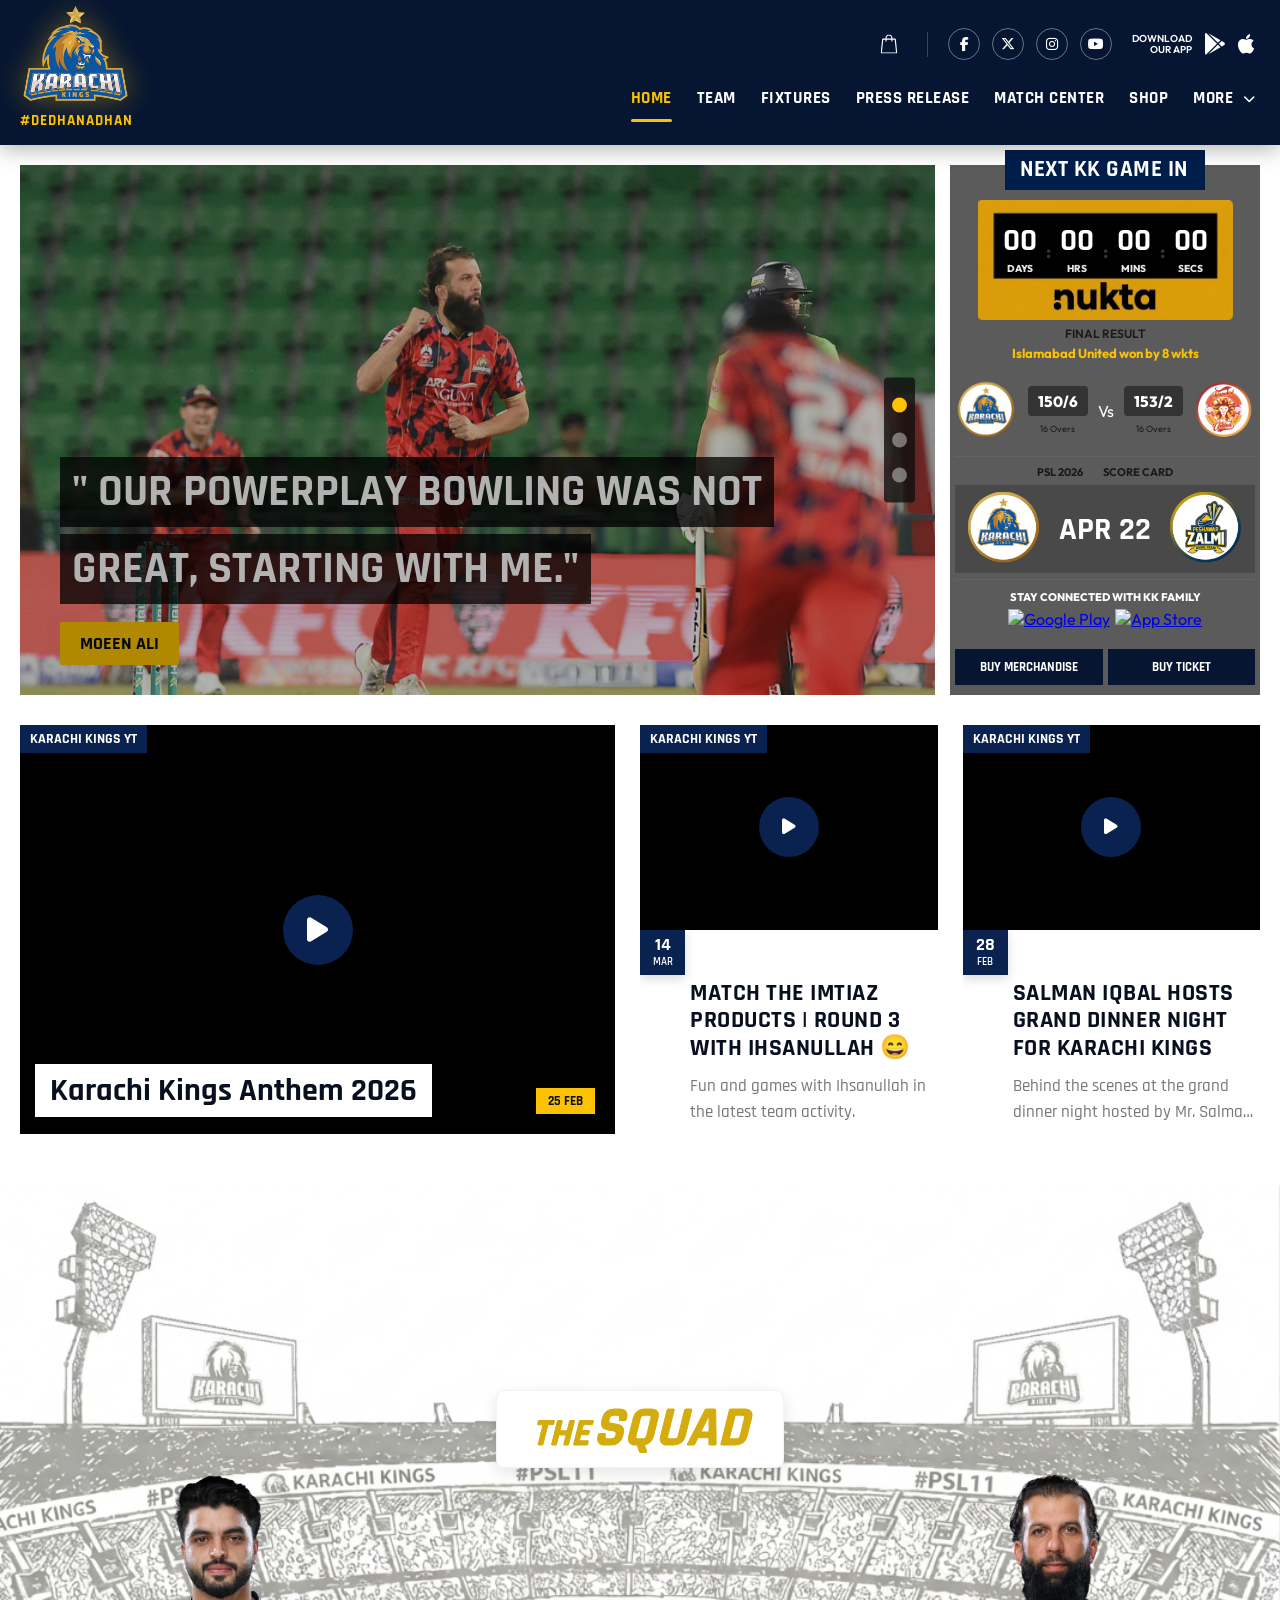
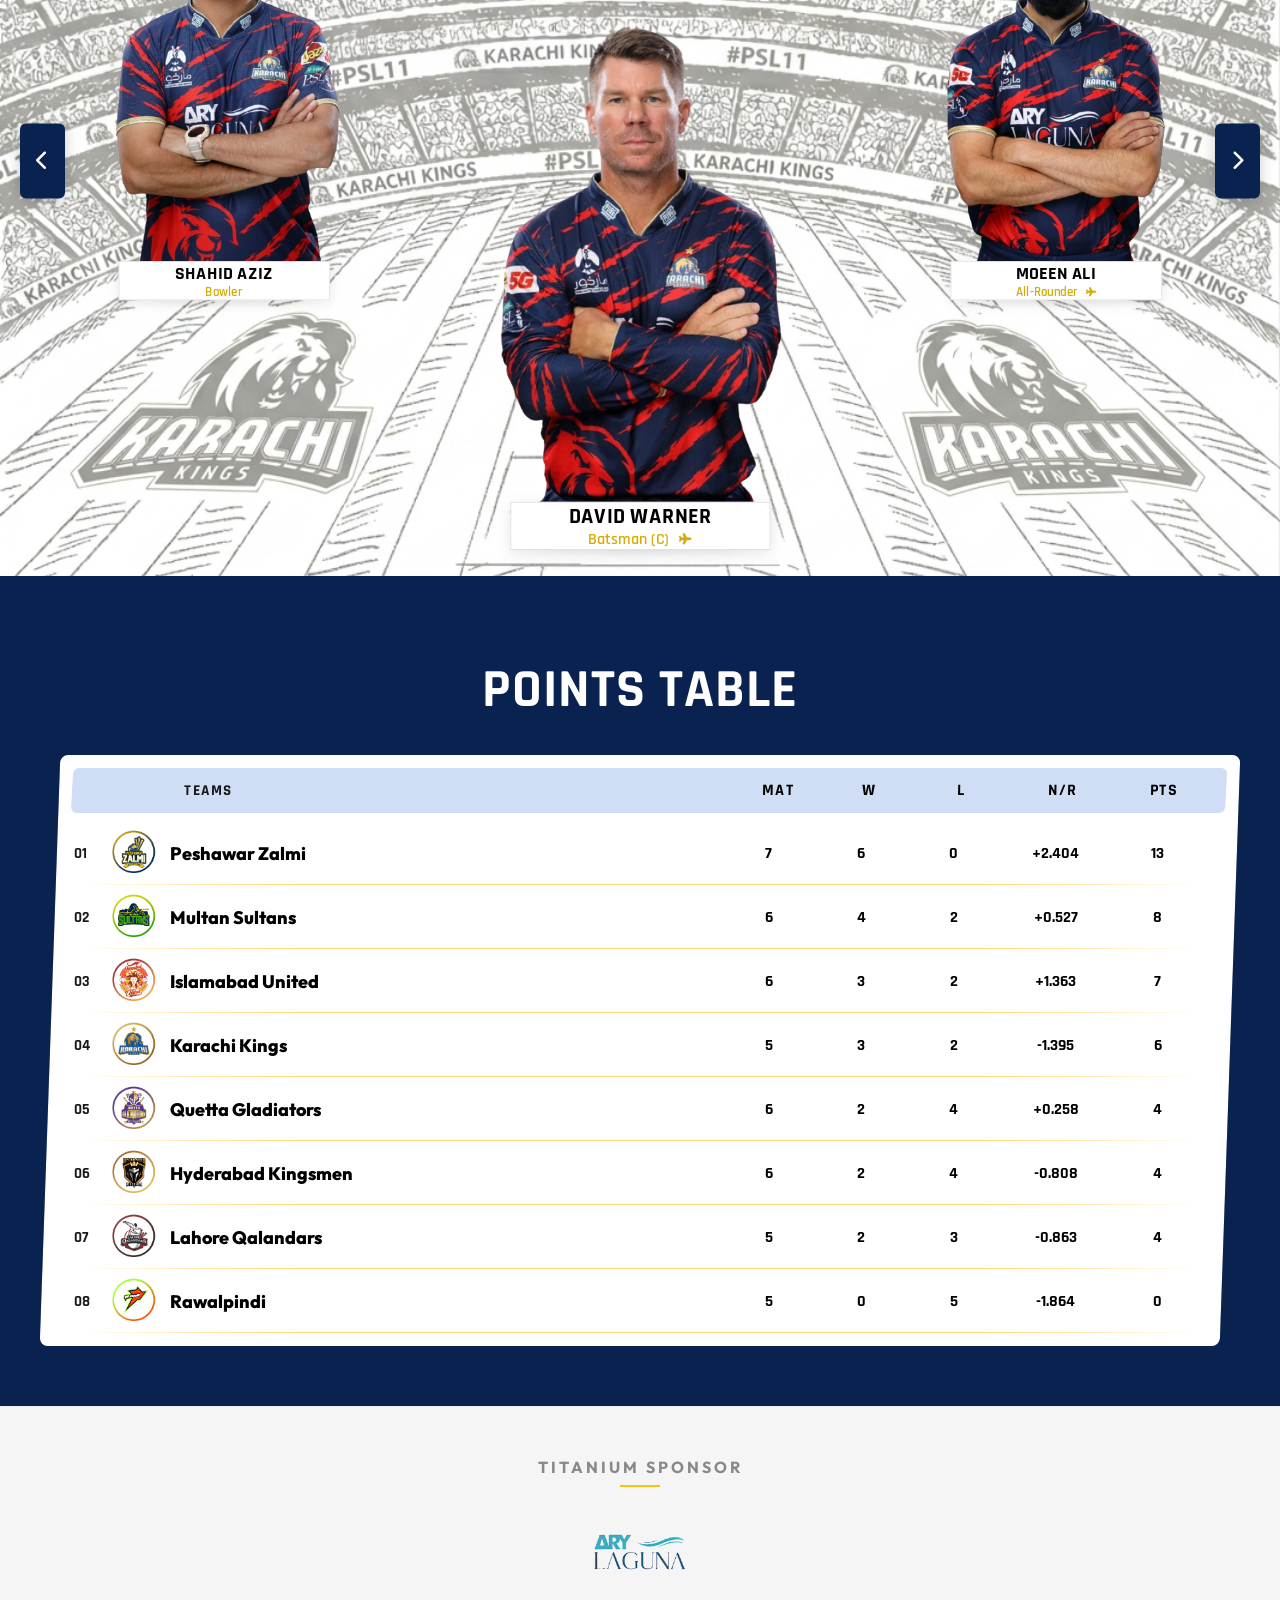
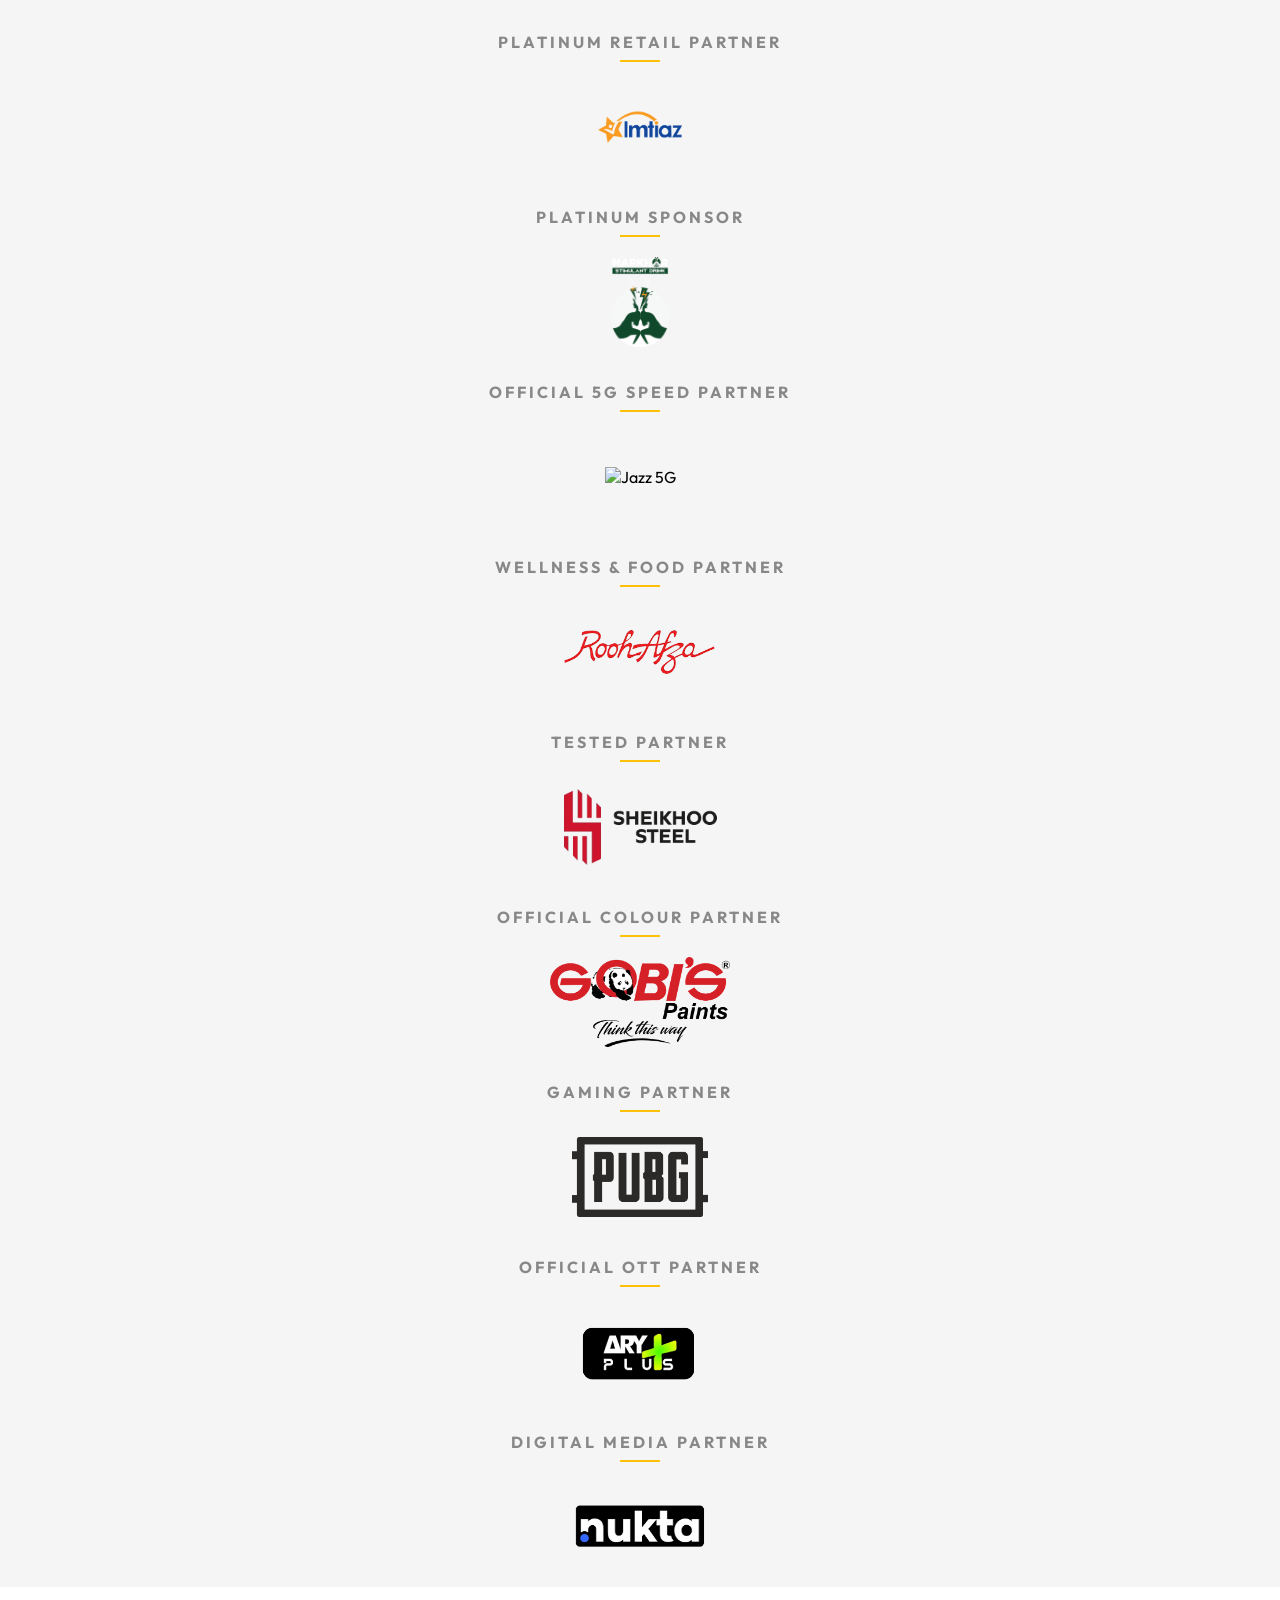
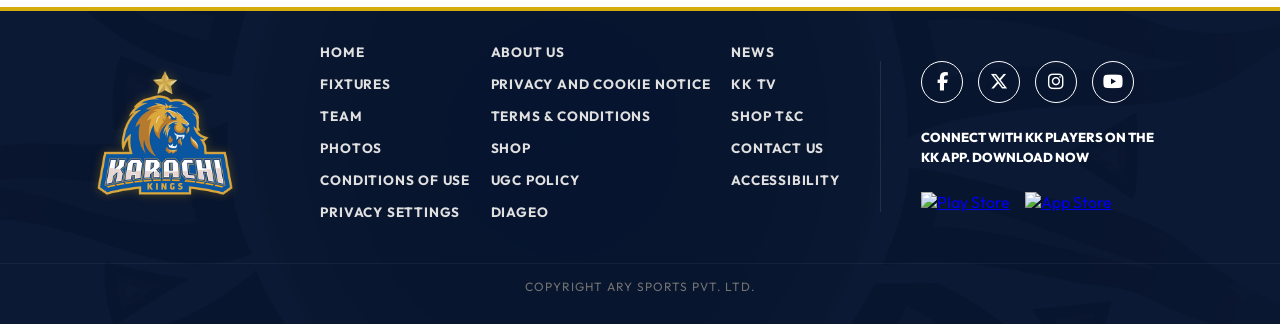
==== index.html @ a404fd20 "updated" ====
<!DOCTYPE html>
<html lang="en">

<head>
    <meta charset="UTF-8">
    <meta name="viewport" content="width=device-width, initial-scale=1.0">
    <title>Karachi Kings | De Dhana Dhan</title>
    <!-- Google Fonts -->
    <link rel="preconnect" href="https://fonts.googleapis.com">
    <link rel="preconnect" href="https://fonts.gstatic.com" crossorigin>
    <link
        href="https://fonts.googleapis.com/css2?family=Outfit:wght@300;400;600;800&family=Rajdhani:wght@500;600;700&display=swap"
        rel="stylesheet">
    <!-- Font Awesome -->
    <link rel="stylesheet" href="https://cdnjs.cloudflare.com/ajax/libs/font-awesome/6.5.1/css/all.min.css">
    <!-- Custom CSS -->
    <link rel="stylesheet" href="assets/css/style.css">
</head>

<body>

    <header class="kk-header">
        <div class="container unified-header">
            <!-- Left Side: Large Team Logo Stack -->
            <div class="brand-section">
                <div class="logo-container">
                    <a href="index.html">
                        <img src="assets/img/teams/Teams-Logo/karachi-kings.png" alt="Karachi Kings Logo"
                            class="team-logo">
                    </a>
                </div>
                <span class="hashtag">#DEDHANADHAN</span>
            </div>

            <!-- Right Side: Utility Icons Top, Nav Links Bottom -->
            <div class="navigation-section">
                <!-- Top Utility Bar -->
                <div class="utility-bar flex-container">
                    <div class="cart-icon">
                        <a href="shop.html"><img src="assets/img/icons/bag.svg" alt="Bag" class="svg-icon"></a>
                    </div>
                    <div class="divider"></div>
                    <div class="social-icons flex-container">
                        <a href="https://www.facebook.com/KarachiKingsARY" target="_blank"><i class="fa-brands fa-facebook-f"></i></a>
                        <a href="https://twitter.com/KarachiKingsARY" target="_blank"><i class="fa-brands fa-x-twitter"></i></a>
                        <a href="https://www.instagram.com/karachikingsary/" target="_blank"><i class="fa-brands fa-instagram"></i></a>
                        <a href="https://www.youtube.com/@KarachiKingsary" target="_blank"><i class="fa-brands fa-youtube"></i></a>
                    </div>
                    <div class="app-downloads flex-container">
                        <span class="download-text">Download<br>Our App</span>
                        <a href="#"><i class="fa-brands fa-google-play"></i></a>
                        <a href="#"><i class="fa-brands fa-apple"></i></a>
                    </div>
                </div>

                <!-- Bottom Main Navigation Links -->
                <nav class="main-nav">
                    <ul class="nav-links flex-container">
                        <li><a href="index.html" class="active">HOME</a></li>
                        <li><a href="team.html">TEAM</a></li>
                        <li><a href="fixture.html">FIXTURES</a></li>
                        <li><a href="#">PRESS RELEASE</a></li>
                        <li><a href="#">MATCH CENTER</a></li>
                        <li><a href="shop.html">SHOP</a></li>
                        <li class="dropdown">
                            <a href="#">MORE <i class="fa-solid fa-chevron-down"></i></a>
                        </li>
                    </ul>
                </nav>
            </div>

            <!-- Mobile Menu Toggle -->
            <button class="menu-toggle" id="menu-toggle">
                <i class="fa-solid fa-bars"></i>
            </button>
        </div>
    </header>

    <main>
        <!-- Hero & Match Center Section -->
        <section class="hero-section">
            <div class="container hero-grid">

                <!-- Main Featured Slider -->
                <div class="featured-article hero-slider">
                    <div class="slider-wrapper">
                        <!-- Slide 1: Moeen Ali -->
                        <div class="slide active">
                            <div class="article-image-wrapper">
                                <img src="assets/img/homepage/slider/1.jpg" alt="Moeen Ali" class="featured-img">
                                <div class="article-overlay">
                                    <h2 class="article-title"><span>" Our powerplay bowling was not great, starting with
                                            me."</span>
                                    </h2>
                                    <span class="article-date">MOEEN ALI</span>
                                </div>
                            </div>
                        </div>
                        <!-- Slide 2: Shan Masood -->
                        <div class="slide">
                            <div class="article-image-wrapper">
                                <img src="assets/img/homepage/slider/2.jpg" alt="Shan Masood" class="featured-img">
                                <div class="article-overlay">
                                    <h2 class="article-title"><span>Karachi Kings boost batting firepower with Jason Roy
                                            signing</span></h2>
                                    <span class="article-date">Karachi Kings</span>
                                </div>
                            </div>
                        </div>
                        <!-- Slide 3 (Placeholder) -->
                        <div class="slide">
                            <div class="article-image-wrapper">
                                <img src="assets/img/homepage/slider/3.jpg" alt="KK Training" class="featured-img">
                                <div class="article-overlay">
                                    <h2 class="article-title"><span>“Captain David Warner and other players have also
                                            contributed with strong performances”</span></h2>
                                    <span class="article-date">Haider Azhar</span>
                                </div>
                            </div>
                        </div>
                        <!-- Slide 4 (Placeholder) -->
                        <div class="slide">
                            <div class="article-image-wrapper">
                                <img src="assets/img/homepage/slider/moen ali.png" alt="Moeen Ali" class="featured-img">
                                <div class="article-overlay">
                                    <h2 class="article-title"><span>MOEEN ALI: "I'M EXCITED TO PLAY FOR THE
                                            KINGS"</span></h2>
                                    <span class="article-date">INTERVIEW</span>
                                </div>
                            </div>
                        </div>
                        <!-- Slide 5 -->
                        <div class="slide">
                            <div class="article-image-wrapper">
                                <img src="assets/img/hero_main.png" alt="Fan Event" class="featured-img">
                                <div class="article-overlay">
                                    <h2 class="article-title"><span>KARACHI KINGS TO HOST EXCLUSIVE FAN MEETUP IN SADDAR
                                            AREA</span></h2>
                                    <span class="article-date">ANNOUNCEMENT</span>
                                </div>
                            </div>
                        </div>
                    </div>

                    <!-- Slider Dots (Vertical Right - Auto Synced) -->
                    <div class="slider-dots">
                        <span class="dot active"></span>
                        <span class="dot"></span>
                        <span class="dot"></span>
                        <!-- <span class="dot"></span>
                        <span class="dot"></span> -->
                    </div>
                </div>

                <!-- Exact Sidebar Replication -->
                <aside class="hero-sidebar">

                    <div class="sidebar-container">
                        <!-- Red Flag Header -->
                        <div class="next-game-flag">NEXT KK GAME IN</div>

                        <!-- Nukta Countdown Widget -->
                        <div class="widget countdown-widget nukta-theme">
                            <div class="timer-overlay">
                                <div class="timer-display flex-container">
                                    <div class="timer-box">
                                        <span class="value">02</span>
                                        <span class="label">DAYS</span>
                                    </div>
                                    <div class="timer-separator">:</div>
                                    <div class="timer-box">
                                        <span class="value">19</span>
                                        <span class="label">HRS</span>
                                    </div>
                                    <div class="timer-separator">:</div>
                                    <div class="timer-box">
                                        <span class="value">54</span>
                                        <span class="label">MINS</span>
                                    </div>
                                    <div class="timer-separator">:</div>
                                    <div class="timer-box">
                                        <span class="value">01</span>
                                        <span class="label">SECS</span>
                                    </div>
                                </div>
                            </div>
                            <div class="seiko-logo">
                                <img src="assets/img/seiko-timer.png" alt="Nukta">
                            </div>
                        </div>

                        <!-- Match Result Widget -->
                        <div class="widget score-widget">
                            <div class="widget-date">APR 11 - 2026</div>
                            <div class="widget-match-info">HYDERABAD KINGSMEN WON BY 4 WICKETS</div>

                            <div class="score-card-layout">
                                <div class="team-circle">
                                    <img src="assets/img/teams/Teams-Logo/karachi-kings2.png" alt="KK">
                                </div>

                                <div class="score-box-container">
                                    <div class="score-box">
                                        <span class="runs">188/8</span>
                                    </div>
                                    <span class="overs-text">20 Overs</span>
                                </div>

                                <div class="vs-small">Vs</div>

                                <div class="score-box-container">
                                    <div class="score-box">
                                        <span class="runs">189/6</span>
                                    </div>
                                    <span class="overs-text">19.1 Overs</span>
                                </div>

                                <div class="team-circle opponent">
                                    <img src="assets/img/teams/Teams-Logo/hydrabad-kignsmen2.png" alt="HK">
                                </div>
                            </div>

                            <div class="match-meta-links flex-container">
                                <a href="#">PSL 2026</a>
                                <a href="#">SCORE CARD</a>
                            </div>
                        </div>

                        <!-- Upcoming Widget -->
                        <div class="widget upcoming-widget">
                            <div class="upcoming-logos-row flex-container">
                                <div class="team-circle large">
                                    <img src="assets/img/teams/Teams-Logo/karachi-kings2.png" alt="KK">
                                </div>
                                <div class="match-day-text">16 APR</div>
                                <div class="team-circle large">
                                    <img src="assets/img/teams/Teams-Logo/islamabad-united2.png" alt="IU">
                                </div>
                            </div>
                        </div>

                        <!-- Stay Connected -->
                        <div class="widget connection-widget">
                            <div class="connection-header">STAY CONNECTED <span>WITH KK FAMILY</span></div>
                            <div class="app-buttons-row flex-container">
                                <a href="#" class="app-btn">
                                    <img src="https://upload.wikimedia.org/wikipedia/commons/7/78/Google_Play_Store_badge_EN.svg"
                                        alt="Google Play">
                                </a>
                                <a href="#" class="app-btn">
                                    <img src="https://upload.wikimedia.org/wikipedia/commons/3/3c/Download_on_the_App_Store_Badge.svg"
                                        alt="App Store">
                                </a>
                            </div>
                        </div>

                        <!-- Final CTAs -->
                        <div class="cta-row flex-container">
                            <a href="#" class="btn-primary-red">BUY MERCHANDISE</a>
                            <a href="#" class="btn-primary-red">BUY TICKET</a>
                        </div>
                    </div>

                </aside>

            </div>
        </section>

        <!-- KK Video Vault Section -->
        <section class="video-vault-section">
            <div class="container">
                <div class="video-grid">
                    <!-- Featured Video Card (Left) -->
                    <div id="v-featured" class="video-card featured-v-card">
                        <div class="v-thumbnail-wrapper">
                            <img src="assets/img/videos/featured.png" alt="Featured Video" class="v-thumb">
                            <div class="v-overlay">
                                <span class="v-tag red-tag">Karachi Kings YT</span>
                                <div class="play-btn-circle big">
                                    <i class="fa-solid fa-play"></i>
                                </div>
                                <div class="v-headline-blocks">
                                    <h2 class="v-title"><span>KK VS IU: SHAN MASOOD'S MASTERCLASS IN THE DEATH OVERS |
                                            PSL 2026</span></h2>
                                </div>

                                <div class="v-date-tag">27 MAR</div>
                            </div>
                        </div>
                    </div>

                    <!-- Side Card 1 -->
                    <div id="v-side-1" class="video-card side-v-card">
                        <div class="v-thumbnail-wrapper">
                            <img src="assets/img/videos/video_2.png" alt="Insider Video" class="v-thumb">
                            <div class="v-overlay">
                                <span class="v-tag red-tag">Karachi Kings YT</span>
                                <div class="play-btn-circle small">
                                    <i class="fa-solid fa-play"></i>
                                </div>
                                <div class="v-date-tag">
                                    <span class="v-day">15</span>
                                    <span class="v-month">Apr</span>
                                </div>
                            </div>
                        </div>
                        <div class="v-meta">
                            <h3 class="v-side-title">Press Conference: Haider Azhar on Squad Balance</h3>
                            <p class="v-description">The team management discusses the strategy for the upcoming matches
                                and player fitness updates.</p>
                        </div>
                    </div>

                    <!-- Side Card 2 -->
                    <div id="v-side-2" class="video-card side-v-card">
                        <div class="v-thumbnail-wrapper">
                            <img src="assets/img/videos/video_3.png" alt="Match Moments" class="v-thumb">
                            <div class="v-overlay">
                                <span class="v-tag red-tag">Karachi Kings YT</span>
                                <div class="play-btn-circle small">
                                    <i class="fa-solid fa-play"></i>
                                </div>
                                <div class="v-date-tag">
                                    <span class="v-day">14</span>
                                    <span class="v-month">Apr</span>
                                </div>
                            </div>
                        </div>
                        <div class="v-meta">
                            <h3 class="v-side-title">Top 5 Best Moments: KK vs HK Encounter</h3>
                            <p class="v-description">Relive the most exciting highlights and turning points from the
                                match against Hyderabad Kingsmen.</p>
                        </div>
                    </div>
                </div>
            </div>
        </section>



        <section class="squad">
            <div class="bg-img">
                <img src="./assets/img/homepage/g.png" alt="Stadium">
            </div>

            <!-- Squad Badge Heading -->
            <div class="squad-heading-badge">
                <h2><em>THE</em> SQUAD</h2>
            </div>

            <!-- Navigation Controls -->
            <button class="squad-nav prev-btn" id="squadPrev"><i class="fa-solid fa-chevron-left"></i></button>
            <button class="squad-nav next-btn" id="squadNext"><i class="fa-solid fa-chevron-right"></i></button>

            <div class="squad-players-container" id="squadContainer">
                <!-- Dynamic Content Injected via JS -->
                <div class="squad-player p-left"></div>
                <div class="squad-player p-center"></div>
                <div class="squad-player p-right"></div>
            </div>
        </section>

        <section class="points-table-section">
            <div class="container points-table-container">
                <h2 class="points-header">POINTS TABLE</h2>

                <div class="pts-outer-wrapper">
                    <!-- Header -->
                    <div class="pts-header-row">
                        <div class="pts-grid pts-unskew-wrapper">
                            <div class="col-team">TEAMS</div>
                            <div class="col-stat">MAT</div>
                            <div class="col-stat">W</div>
                            <div class="col-stat">L</div>
                            <div class="col-stat">N/R</div>
                            <div class="col-stat">PTS</div>
                        </div>
                    </div>

                    <!-- Rows Wrapper (Unskewed) -->
                    <div class="pts-body-wrapper pts-unskew-wrapper">

                        <!-- Row 1 -->
                        <div class="pts-row">
                            <div class="pts-divider"></div>
                            <div class="pts-grid">
                                <div class="col-team">
                                    <span class="pts-rank">01</span>
                                    <div class="pts-logo-outer">
                                        <div class="pts-logo-inner">
                                            <img src="assets/img/teams/Teams-Logo/peshawar-zalmi2.png" alt="PZ">
                                        </div>
                                    </div>
                                    <span class="pts-team-name">Peshawar Zalmi</span>
                                </div>
                                <div class="col-stat">7</div>
                                <div class="col-stat">6</div>
                                <div class="col-stat">0</div>
                                <div class="col-stat">+2.404</div>
                                <div class="col-stat">13</div>
                            </div>
                        </div>

                        <!-- Row 2 -->
                        <div class="pts-row">
                            <div class="pts-divider"></div>
                            <div class="pts-grid">
                                <div class="col-team">
                                    <span class="pts-rank">02</span>
                                    <div class="pts-logo-outer">
                                        <div class="pts-logo-inner">
                                            <img src="assets/img/teams/Teams-Logo/multan-sultan2.png" alt="MS">
                                        </div>
                                    </div>
                                    <span class="pts-team-name">Multan Sultans</span>
                                </div>
                                <div class="col-stat">6</div>
                                <div class="col-stat">4</div>
                                <div class="col-stat">2</div>
                                <div class="col-stat">+0.527</div>
                                <div class="col-stat">8</div>
                            </div>
                        </div>

                        <!-- Row 3 -->
                        <div class="pts-row">
                            <div class="pts-divider"></div>
                            <div class="pts-grid">
                                <div class="col-team">
                                    <span class="pts-rank">03</span>
                                    <div class="pts-logo-outer">
                                        <div class="pts-logo-inner">
                                            <img src="assets/img/teams/Teams-Logo/islamabad-united2.png" alt="IU">
                                        </div>
                                    </div>
                                    <span class="pts-team-name">Islamabad United</span>
                                </div>
                                <div class="col-stat">6</div>
                                <div class="col-stat">3</div>
                                <div class="col-stat">2</div>
                                <div class="col-stat">+1.363</div>
                                <div class="col-stat">7</div>
                            </div>
                        </div>

                        <!-- Row 4 -->
                        <div class="pts-row">
                            <div class="pts-divider"></div>
                            <div class="pts-grid">
                                <div class="col-team">
                                    <span class="pts-rank">04</span>
                                    <div class="pts-logo-outer">
                                        <div class="pts-logo-inner">
                                            <img src="assets/img/teams/Teams-Logo/karachi-kings2.png" alt="KK">
                                        </div>
                                    </div>
                                    <span class="pts-team-name">Karachi Kings</span>
                                </div>
                                <div class="col-stat">5</div>
                                <div class="col-stat">3</div>
                                <div class="col-stat">2</div>
                                <div class="col-stat">-1.395</div>
                                <div class="col-stat">6</div>
                            </div>
                        </div>

                        <!-- Row 5 -->
                        <div class="pts-row">
                            <div class="pts-divider"></div>
                            <div class="pts-grid">
                                <div class="col-team">
                                    <span class="pts-rank">05</span>
                                    <div class="pts-logo-outer">
                                        <div class="pts-logo-inner">
                                            <img src="assets/img/teams/Teams-Logo/quetta-gladiators2.png" alt="QG">
                                        </div>
                                    </div>
                                    <span class="pts-team-name">Quetta Gladiators</span>
                                </div>
                                <div class="col-stat">6</div>
                                <div class="col-stat">2</div>
                                <div class="col-stat">4</div>
                                <div class="col-stat">+0.258</div>
                                <div class="col-stat">4</div>
                            </div>
                        </div>

                        <!-- Row 6 -->
                        <div class="pts-row">
                            <div class="pts-divider"></div>
                            <div class="pts-grid">
                                <div class="col-team">
                                    <span class="pts-rank">06</span>
                                    <div class="pts-logo-outer">
                                        <div class="pts-logo-inner">
                                            <img src="assets/img/teams/Teams-Logo/hydrabad-kignsmen2.png" alt="HK">
                                        </div>
                                    </div>
                                    <span class="pts-team-name">Hyderabad Kingsmen</span>
                                </div>
                                <div class="col-stat">6</div>
                                <div class="col-stat">2</div>
                                <div class="col-stat">4</div>
                                <div class="col-stat">-0.808</div>
                                <div class="col-stat">4</div>
                            </div>
                        </div>

                        <!-- Row 7 -->
                        <div class="pts-row">
                            <div class="pts-divider"></div>
                            <div class="pts-grid">
                                <div class="col-team">
                                    <span class="pts-rank">07</span>
                                    <div class="pts-logo-outer">
                                        <div class="pts-logo-inner">
                                            <img src="assets/img/teams/Teams-Logo/lahore-qalandars2.png" alt="LQ">
                                        </div>
                                    </div>
                                    <span class="pts-team-name">Lahore Qalandars</span>
                                </div>
                                <div class="col-stat">5</div>
                                <div class="col-stat">2</div>
                                <div class="col-stat">3</div>
                                <div class="col-stat">-0.863</div>
                                <div class="col-stat">4</div>
                            </div>
                        </div>

                        <!-- Row 8 -->
                        <div class="pts-row">
                            <div class="pts-divider"></div>
                            <div class="pts-grid">
                                <div class="col-team">
                                    <span class="pts-rank">08</span>
                                    <div class="pts-logo-outer">
                                        <div class="pts-logo-inner">
                                            <img src="assets/img/teams/Teams-Logo/rawal-pindiz2.png" alt="RP">
                                        </div>
                                    </div>
                                    <span class="pts-team-name">Rawalpindi</span>
                                </div>
                                <div class="col-stat">5</div>
                                <div class="col-stat">0</div>
                                <div class="col-stat">5</div>
                                <div class="col-stat">-1.864</div>
                                <div class="col-stat">0</div>
                            </div>
                        </div>

                    </div>
                </div>
            </div>
            </div>
        </section>

        <!-- Sponsors & Partners Section -->
        <section class="sponsors-area">
            <div class="sponsors-container">

                <!-- Titanium Sponsor -->
                <div class="sponsor-group">
                    <span class="sponsor-label">Titanium Sponsor</span>
                    <div class="sponsor-grid">
                        <div class="sponsor-item">
                            <img src="assets/img/homepage/logo/download-removebg-preview (2).png" alt="ARY Laguna">
                        </div>
                    </div>
                </div>

                <!-- Platinum Retail Partner -->
                <div class="sponsor-group">
                    <span class="sponsor-label">Platinum Retail Partner</span>
                    <div class="sponsor-grid">
                        <div class="sponsor-item">
                            <img src="assets/img/homepage/logo/favpng_f72f0a790a5ce924944b87628d18f2d6.png"
                                alt="Imtiaz">
                        </div>
                    </div>
                </div>

                <!-- Platinum Sponsor -->
                <div class="sponsor-group">
                    <span class="sponsor-label">Platinum Sponsor</span>
                    <div class="sponsor-grid">
                        <div class="sponsor-item">
                            <img src="./assets/img/homepage/logo/g2.png" alt="Markhor">
                        </div>
                    </div>
                </div>

                <!-- Official 5G Speed Partner -->
                <div class="sponsor-group">
                    <span class="sponsor-label">Official 5G Speed Partner</span>
                    <div class="sponsor-grid">
                        <div class="sponsor-item">
                            <img src="assets/img/homepage/logo/favpng_7a03c2ab289c29a2fcbf6d474006e993.png"
                                alt="Jazz 5G">
                        </div>
                    </div>
                </div>

                <!-- Wellness & Food Partner -->
                <div class="sponsor-group">
                    <span class="sponsor-label">Wellness & Food Partner</span>
                    <div class="sponsor-grid">
                        <div class="sponsor-item">
                            <img src="assets/img/homepage/logo/download-removebg-preview.png" alt="Rooh Afza"
                                class="logo-scale-up">
                        </div>
                    </div>
                </div>

                <!-- Tested Partner -->
                <div class="sponsor-group">
                    <span class="sponsor-label">Tested Partner</span>
                    <div class="sponsor-grid">
                        <div class="sponsor-item">
                            <img src="assets/img/homepage/logo/logo-removebg-preview.png" alt="Sheikhoo Steel"
                                class="logo-stay-small">
                        </div>
                    </div>
                </div>

                <!-- Official Colour Partner -->
                <div class="sponsor-group">
                    <span class="sponsor-label">Official Colour Partner</span>
                    <div class="sponsor-grid">
                        <div class="sponsor-item">
                            <img src="./assets/img/homepage/logo/G2-Logo.png" alt="GOBIS Paints">
                        </div>
                    </div>
                </div>

                <!-- Gaming Partner -->
                <div class="sponsor-group">
                    <span class="sponsor-label">Gaming Partner</span>
                    <div class="sponsor-grid">
                        <div class="sponsor-item">
                            <img src="assets/img/homepage/logo/pubg-seeklogo.png" alt="PUBG Mobile"
                                class="logo-stay-small">
                        </div>
                    </div>
                </div>

                <!-- Official OTT Partner -->
                <div class="sponsor-group">
                    <span class="sponsor-label">Official OTT Partner</span>
                    <div class="sponsor-grid">
                        <div class="sponsor-item">
                            <img src="assets/img/homepage/logo/download-removebg-preview (4).png" alt="ARY Plus"
                                class="logo-scale-down">
                        </div>
                    </div>
                </div>

                <!-- Digital Media Partner -->
                <div class="sponsor-group">
                    <span class="sponsor-label">Digital Media Partner</span>
                    <div class="sponsor-grid">
                        <div class="sponsor-item">
                            <img src="assets/img/homepage/logo/download.png" alt="Nukta">
                        </div>
                    </div>
                </div>

            </div>
        </section>

    </main>

    <footer class="kk-footer">
        <div class="footer-container">
            <!-- Left Branding -->
            <div class="footer-brand">
                <img src="assets/img/teams/Teams-Logo/karachi-kings.png" alt="Karachi Kings" class="footer-logo">
            </div>

            <!-- Center Navigation (3 Columns) -->
            <div class="footer-links-grid">
                <div class="footer-col">
                    <ul>
                        <li><a href="index.html">Home</a></li>
                        <li><a href="fixture.html">Fixtures</a></li>
                        <li><a href="team.html">Team</a></li>
                        <li><a href="#">Photos</a></li>
                        <li><a href="#">Conditions of Use</a></li>
                        <li><a href="#">Privacy Settings</a></li>
                    </ul>
                </div>
                <div class="footer-col">
                    <ul>
                        <li><a href="#">About Us</a></li>
                        <li><a href="#">Privacy and Cookie Notice</a></li>
                        <li><a href="#">Terms & Conditions</a></li>
                        <li><a href="shop.html">Shop</a></li>
                        <li><a href="#">UGC Policy</a></li>
                        <li><a href="#">Diageo</a></li>
                    </ul>
                </div>
                <div class="footer-col">
                    <ul>
                        <li><a href="#">News</a></li>
                        <li><a href="#">KK TV</a></li>
                        <li><a href="#">Shop T&C</a></li>
                        <li><a href="#">Contact Us</a></li>
                        <li><a href="#">Accessibility</a></li>
                    </ul>
                </div>
            </div>

            <!-- Right Sidebar (Socials & Apps) -->
            <div class="footer-sidebar">
                <div class="social-icons-row">
                    <a href="https://www.facebook.com/KarachiKingsARY" target="_blank" class="social-circle"><i class="fa-brands fa-facebook-f"></i></a>
                    <a href="https://twitter.com/KarachiKingsARY" target="_blank" class="social-circle"><i class="fa-brands fa-x-twitter"></i></a>
                    <a href="https://www.instagram.com/karachikingsary/" target="_blank" class="social-circle"><i class="fa-brands fa-instagram"></i></a>
                    <a href="https://www.youtube.com/@KarachiKingsary" target="_blank" class="social-circle"><i class="fa-brands fa-youtube"></i></a>
                </div>
                <div class="app-promo-text">
                    CONNECT WITH KK PLAYERS ON THE KK APP. DOWNLOAD NOW
                </div>
                <div class="app-links">
                    <a href="#" class="app-store-btn">
                        <img src="https://upload.wikimedia.org/wikipedia/commons/7/78/Google_Play_Store_badge_EN.svg" alt="Play Store">
                    </a>
                    <a href="#" class="app-store-btn">
                        <img src="https://upload.wikimedia.org/wikipedia/commons/3/3c/Download_on_the_App_Store_Badge.svg" alt="App Store">
                    </a>
                </div>
            </div>
        </div>

        <!-- Bottom Copyright -->
        <div class="footer-copyright-bar">
            <p>Copyright ARY Sports Pvt. Ltd.</p>
        </div>
    </footer>

    <script src="assets/js/main.js"></script>
    <script src="assets/js/home.js"></script>
</body>

</html>
---- assets/css/style.css ----
@import url('https://fonts.googleapis.com/css2?family=Orbitron:wght@800;900&family=Oxanium:wght@700;800&family=Russo+One&display=swap');

/* 
    Karachi Kings Premium Navigation System
    Unified Header Layout
*/

* {
    margin: 0;
    padding: 0;
    box-sizing: border-box;
}

body {
    font-family: 'Outfit', sans-serif;
    background-color: #ffffff;
}

.container {
    max-width: 1400px;
    margin: 0 auto;
    padding: 0 20px;
}

.flex-container {
    display: flex;
    align-items: center;
}

/* Unified Header Styling */
.kk-header {
    width: 100%;
    position: relative;
    z-index: 1000;
    background: #061531;
    /* Deepened premium blue */
    box-shadow: 0 4px 20px rgba(0, 0, 0, 0.3);
}

.unified-header {
    display: flex;
    align-items: center;
    justify-content: space-between;
    padding: 5px 0 15px 0;
    /* Reduced top padding to move upper sec higher */
}

/* Brand Section (Left) */
.brand-section {
    display: flex;
    flex-direction: column;
    align-items: center;
    text-align: center;
    margin-left: 10px;
}

.squad-player {
    position: absolute;
    bottom: 0;
    display: flex;

    .name-plate {
        background: #ffffff;
        margin-top: -10px;
        border: 1px solid #ddd;
        padding: 4px;
        height: 60px;
        width: 325px;
        text-align: center;
        box-shadow: 0 5px 20px rgba(0, 0, 0, 0.1);
        display: flex;
        flex-direction: column;
        gap: 1px;
    }

    .plate-name {
        font-family: 'Rajdhani', sans-serif;
        font-size: 28px;
        font-weight: 800;
        color: #000;
        text-transform: uppercase;
        line-height: 1;
        letter-spacing: 0.5px;
    }

    .plate-role {
        font-family: 'Rajdhani', sans-serif;
        font-size: 20px;
        font-weight: 600;
        color: #d4ac0d;
        /* Yellow from ref */
        text-transform: capitalize;
        display: flex;
        align-items: center;
        justify-content: center;
        gap: 6px;
    }

    .plate-role i {
        font-size: 12px;
    }

}

.p-center .player-info {
    opacity: 1;
}

.team-logo {
    height: 100px;
    /* Reduced from 120px */
    width: auto;
    filter: drop-shadow(0 0 15px rgba(240, 184, 13, 0.4));
    transition: all 0.3s ease;
}

.team-logo:hover {
    transform: scale(1.05);
}

.hashtag {
    font-family: 'Rajdhani', sans-serif;
    font-weight: 700;
    color: #fcc201;
    letter-spacing: 1px;
    font-size: 15px;
    margin-top: 2px;
    margin-left: 3px;
    /* Moved up by 20px (from 8px to -12px) */
    text-transform: uppercase;
}

/* Navigation & Utility Section (Right) */
.navigation-section {
    display: flex;
    flex-direction: column;
    align-items: flex-end;
    gap: 25px;
    /* Increased gap to separate the sections as requested */
    padding-right: 25px;
    margin-top: -30px;
    /* Moved slightly higher overall */
}

/* Utility Bar (Top Right) */
.utility-bar {
    gap: 20px;
    color: #ffffff;
    font-size: 13px;
    margin-top: 30px;
    /* Scaled down as requested */
}

.cart-icon a {
    display: flex;
    align-items: center;
    justify-content: center;
    width: 36px;
    /* Scaled down */
    height: 36px;
    padding: 10px;
    border-radius: 50%;
    transition: all 0.3s ease;
}

.cart-icon a:hover {
    transition: all 0.3s ease;
    padding: 10px;
    background-color: #fcc201;
}

.cart-icon a img {
    width: 30px;
}





.divider {
    width: 1px;
    height: 25px;
    background-color: rgba(255, 255, 255, 0.2);
}

.social-icons {
    gap: 12px;
}

.social-icons a {
    width: 32px;
    /* Scaled down */
    height: 32px;
    border: 1px solid rgba(255, 255, 255, 0.4);
    border-radius: 50%;
    display: flex;
    align-items: center;
    justify-content: center;
    color: #ffffff;
    text-decoration: none;
    font-size: 14px;
    /* Scaled down */
    transition: all 0.3s ease;
}

.social-icons a:hover {
    background-color: #fcc201;
    border-color: #fcc201;
    color: #050e1d;
}

.app-downloads {
    gap: 12px;
}

.download-text {
    line-height: 1.1;
    font-size: 10px;
    /* Scaled down */
    font-weight: 600;
    text-transform: uppercase;
    text-align: right;
}

.app-downloads a {
    color: #ffffff;
    font-size: 22px;
    /* Scaled down */
    transition: all 0.3s ease;
}

.app-downloads a:hover {
    color: #fcc201;
}

/* Main Navigation links */
.nav-links {
    list-style: none;
    gap: 25px;
}

.nav-links li a {
    text-decoration: none;
    color: #ffffff;
    font-family: 'Rajdhani', sans-serif;
    font-weight: 700;
    font-size: 17px;
    /* Scaled down for better balance */
    letter-spacing: 0.5px;
    position: relative;
    padding: 5px 0;
    transition: all 0.3s ease;
}

.nav-links li a:after {
    content: '';
    position: absolute;
    width: 0;
    height: 3px;
    bottom: -8px;
    left: 0;
    background-color: #fcc201;
    border-radius: 10px;
    transition: all 0.3s ease;
}

.nav-links li a:hover,
.nav-links li a.active {
    color: #fcc201;
}

.nav-links li a:hover:after,
.nav-links li a.active:after {
    width: 100%;
}

.dropdown a i {
    font-size: 12px;
    margin-left: 5px;
}

/* Mobile Toggle */
.menu-toggle {
    display: none;
    background: none;
    border: none;
    color: #ffffff;
    font-size: 28px;
    cursor: pointer;
}

/* Placeholder Section */
.hero-placeholder {
    height: 400px;
    background-color: #ddd;
    display: flex;
    align-items: center;
    justify-content: center;
    font-family: 'Rajdhani', sans-serif;
}

/* Responsive Styles */
@media (max-width: 1200px) {
    .nav-links {
        gap: 15px;
    }

    .nav-links li a {
        font-size: 14px;
    }
}

@media (max-width: 992px) {
    .navigation-section {
        display: none;
        /* Hide standard nav on mobile */
    }

    .menu-toggle {
        display: block;
    }

    /* Mobile Menu (simplified for this demo) */
    .nav-links-mobile {
        position: fixed;
        top: 0;
        right: -100%;
        height: 100vh;
        width: 280px;
        background-color: #050e1d;
        flex-direction: column;
        justify-content: center;
        align-items: center;
        z-index: 1001;
        transition: all 0.3s ease;
    }
}

@media (max-width: 600px) {
    .team-logo {
        height: 80px;
    }

    .hashtag {
        font-size: 11px;
    }
}

/* -------------------------------------------
   Hero & Match Center Section
------------------------------------------- */
.hero-section {
    margin-top: 5px;
    /* Minimal gap to save space */
    margin-bottom: 20px;
}

.hero-grid {
    display: grid;
    grid-template-columns: 2.45fr 0.55fr;
    /* Narrower sidebar column */
    gap: 15px;
    margin-top: 20px;
}

/* Featured Article (Left) */
.featured-article {
    position: relative;
    overflow: hidden;
    height: 530px;
    /* Restored and matched to new sidebar height */
}

.hero-slider {
    background-color: #000;
}

.slider-wrapper {
    position: relative;
    height: 100%;
    width: 100%;
}

.slide {
    position: absolute;
    top: 0;
    left: 0;
    width: 100%;
    height: 100%;
    opacity: 0;
    visibility: hidden;
    transition: opacity 0.8s ease, visibility 0.8s ease;
    z-index: 1;
}

.slide.active {
    opacity: 1;
    visibility: visible;
    z-index: 2;
}

.article-image-wrapper {
    position: relative;
    height: 100%;
    width: 100%;
}

.article-image-wrapper::before {
    content: "";
    position: absolute;
    top: 0;
    left: 0;
    width: 100%;
    height: 100%;
    background: rgba(0, 0, 0, 0.3);
    /* Subtle dark tint */
    z-index: 1;
}

.featured-img {
    position: relative;
    z-index: 0;
    width: 100%;
    height: 100%;
    object-fit: cover;
    display: block;
    transition: transform 0.8s cubic-bezier(0.2, 0, 0.2, 1);
}


.article-overlay {
    position: absolute;
    bottom: 10px;
    /* Moved up by another 20px */
    left: 0;
    width: 100%;
    padding: 20px 40px;
    background: transparent;
    /* Removed black gradient shade */
    color: #ffffff;
}

.article-date {
    display: inline-block;
    background-color: #fcc201;
    color: #050e1d;
    padding: 10px 20px;
    font-size: 18px;
    font-weight: 800;
    margin-top: 15px;
    /* Added top margin since order is swapped */
    font-family: 'Rajdhani', sans-serif;
    border-radius: 2px;
}

.article-title {
    font-family: 'Rajdhani', sans-serif;

    font-size: 45px;
    font-weight: 900;
    line-height: 1.7;
    text-transform: uppercase;
    max-width: 850px;
    /* Increased from 650px to allow more horizontal space */
    margin: 0;
}

.article-title span {
    background-color: rgba(0, 0, 0, 0.75);
    /* Semi-transparent black */
    color: #fff;
    padding: 6px 12px;
    box-decoration-break: clone;
    -webkit-box-decoration-break: clone;
}

/* -------------------------------------------
   Exact Sidebar Styling (Dark Theme)
------------------------------------------- */
.sidebar-container {
    background-color: #5b5b5b;
    /* Midnight Navy - cleaner match for Blue/Gold */
    padding: 10px 5px;
    position: relative;
    display: flex;
    width: 310px;
    flex-direction: column;
    gap: 6px;
    height: 530px;
    overflow: visible;
    /* Changed from hidden to show the flag above */
}

/* Next Game Flag Header */
.next-game-flag {
    position: absolute;
    top: -15px;
    /* Half out, half in look */
    left: 50%;
    transform: translateX(-50%);
    background-color: #061531;
    /* Official Navy Blue */
    color: #ffffff;
    font-weight: 800;
    width: 200px;
    height: 40px;
    padding: 5px 15px;
    font-size: 23px;
    font-family: 'Rajdhani', sans-serif;
    letter-spacing: 0.5px;
    z-index: 10;
    white-space: nowrap;
    border: none;
    /* Removed yellow outline as requested */
}

.widget {
    /* Base widget styles for sidebar */
    width: 100%;
}

.countdown-widget.nukta-theme {
    position: relative;
    padding: 0;
    margin-top: 15px;
    /* Minimal gap */
}

.timer-overlay {
    position: absolute;
    top: 25px;
    /* Align into the black box of the nukta image */
    left: 0;
    width: 100%;
    z-index: 5;
    background: transparent;
    border: none;
}

.timer-display {
    display: flex;
    margin-top: 5px;
    justify-content: center;
    gap: 5px;
}

.timer-box {
    text-align: center;
    min-width: 42px;
}

.timer-box .value {
    font-size: 32px;
    /* Restored size for visibility */
    font-weight: 800;
    display: block;
    font-family: 'Rajdhani', sans-serif;
    line-height: 1;
    color: #ffffff;
}

.timer-box .label {
    font-size: 10px;
    font-weight: 800;
    display: block;
    color: #ffffff;
    margin-top: 5px;
    text-transform: uppercase;
    opacity: 0.9;
}

.timer-separator {
    color: rgba(255, 255, 255, 0.2);
    font-size: 18px;
    font-weight: 800;
    padding-top: 2px;
}

.timer-box .countdown-widget {
    background: transparent;
    padding: 0;
    margin-top: 5px;
    text-align: center;
}

.seiko-logo img {
    width: 85%;
    /* Slightly smaller */
    height: auto;
    margin: 0 auto;
    margin-top: 10px;
    display: block;
}

/* Score Card Widget */
.score-widget {
    text-align: center;
    color: #ffffff;
}

.widget-date {
    font-size: 12px;
    /* Increased */
    color: #1a1a1a;
    /* Dark gray for match labels */
    margin-bottom: 4px;
    font-weight: 600;
}

.widget-match-info {
    font-size: 13px;
    /* Increased from 11px */
    font-weight: 700;
    color: #fcc201;
    margin-bottom: 15px;
}

.score-card-layout {
    display: flex;
    align-items: center;
    justify-content: center;
    /* More centered for narrow width */
    gap: 10px;
    margin-bottom: 10px;
}

.team-circle {
    width: 70px;
    /* Further increased by another 10px */
    height: 70px;
    display: flex;
    align-items: center;
    justify-content: center;
    /* Removed manual background and yellow border as images have their own */
}

.team-circle img {
    width: 100%;
    height: auto;
    object-fit: contain;
}

.score-box-container {
    text-align: center;
}

.score-box {
    background-color: #333333;
    color: #ffffff;
    padding: 5px 10px;
    /* Increased */
    border-radius: 4px;
    min-width: 55px;
}

.score-box .runs {
    font-size: 15px;
    /* Increased from 12px */
    font-weight: 800;
}

.overs-text {
    font-size: 9px;
    color: #1a1a1a;
    /* Dark gray for match labels */
    margin-top: 2px;
}

.match-meta-links {
    justify-content: center;
    gap: 20px;
    border-top: 1px solid rgba(255, 255, 255, 0.05);
    padding-top: 8px;
    margin-top: 5px;
}

.match-meta-links a {
    color: #1a1a1a;
    /* Dark gray for match labels */
    text-decoration: none;
    font-weight: 700;
    font-size: 11px;
    text-transform: uppercase;
}

/* Upcoming Widget */
.upcoming-logos-row {
    justify-content: center;
    gap: 15px;
    padding: 4px 5px;
    background-color: rgba(0, 0, 0, 0.2);
}

.team-circle.large {
    width: 80px;
    /* Increased to truly "large" */
    height: 80px;
}

.match-day-text {
    font-size: 32px;
    /* Slightly larger */
    font-weight: 800;
    color: #ffffff;
    /* Changed from dark gray to white for visibility */
    font-family: 'Rajdhani', sans-serif;
}

.connection-widget {
    text-align: center;
    border-top: 1px solid rgba(255, 255, 255, 0.05);
    padding-top: 10px;
}

/* Slider Controls */
.slider-btn {
    position: absolute;
    top: 50%;
    transform: translateY(-50%);
    background: rgba(0, 0, 0, 0.4);
    color: #fff;
    border: none;
    width: 45px;
    height: 45px;
    border-radius: 50%;
    cursor: pointer;
    z-index: 10;
    display: flex;
    align-items: center;
    justify-content: center;
    font-size: 18px;
    transition: all 0.3s ease;
    opacity: 0;
    /* Hidden by default, shown on hover */
}

.hero-slider:hover .slider-btn {
    opacity: 1;
}

.slider-btn:hover {
    background: #061531;
    color: #fcc201;
}

.slider-btn.prev {
    left: 20px;
}

.slider-btn.next {
    right: 20px;
}

.slider-dots {
    position: absolute;
    right: 20px;
    /* Moved back to the right side */
    top: 50%;
    transform: translateY(calc(-50% + 10px));
    /* Shifted down by 10px */
    display: flex;
    flex-direction: column;
    /* Vertical layout */
    gap: 20px;
    z-index: 10;
    background: rgba(16, 16, 16, 0.8);
    padding: 20px 8px;
    border-radius: 4px;
}

.dot {
    width: 15px;
    height: 15px;
    border-radius: 50%;
    background: rgba(255, 255, 255, 0.4);
    cursor: pointer;
    transition: all 0.3s ease;
    position: relative;
    /* Base for tooltips */
}

.dot.active {
    background: #fcc201;
}

/* Tooltip Preview Style */
.dot-preview {
    position: absolute;
    right: calc(100% + 25px);
    /* Increased gap from 15px to 25px */
    top: 50%;
    transform: translateY(-50%) translateX(-10px);
    background: #ffffff;
    padding: 6px;
    border-radius: 6px;
    display: flex;
    align-items: center;
    gap: 12px;
    width: 320px;
    height: 75px;
    box-shadow: 0 10px 30px rgba(0, 0, 0, 0.3);
    opacity: 0;
    visibility: hidden;
    transition: all 0.3s cubic-bezier(0.4, 0, 0.2, 1);
    pointer-events: none;
    z-index: 100;
}

.dot:hover .dot-preview {
    opacity: 1;
    visibility: visible;
    transform: translateY(-50%) translateX(0);
}

.dot-preview img {
    width: 100px;
    height: 60px;
    object-fit: cover;
    border-radius: 4px;
    flex-shrink: 0;
}

.preview-text {
    font-size: 13px;
    font-weight: 700;
    color: #08101f;
    line-height: 1.4;
    font-family: 'Rajdhani', sans-serif;
    text-transform: uppercase;
    text-align: left;
    white-space: normal;
    /* Allow multi-line if needed */
}

/* Tooltip Arrow */
.dot-preview::after {
    content: "";
    position: absolute;
    right: -6px;
    top: 50%;
    transform: translateY(-50%);
    border-left: 6px solid #ffffff;
    border-top: 6px solid transparent;
    border-bottom: 6px solid transparent;
}

.connection-header {
    color: #ffffff;
    font-size: 11px;
    font-weight: 800;
    margin-bottom: 5px;
    text-transform: uppercase;
}

.app-buttons-row {
    justify-content: center;
    gap: 5px;
}

.app-btn img {
    height: 28px;
    /* Bigger badges */
    width: auto;
}

/* CTA Row */
.cta-row {
    display: grid;
    grid-template-columns: 1fr 1fr;
    gap: 5px;
    margin-top: auto;
}

.btn-primary-red {
    background-color: #061531;
    /* Official Navy Blue */
    color: #ffffff;
    text-decoration: none;
    padding: 10px 5px;
    text-align: center;
    font-family: 'Rajdhani', sans-serif;
    font-weight: 800;
    font-size: 13px;
    border: none;
    /* Removed outline as requested */
    transition: all 0.3s ease;
}

.btn-primary-red:hover {
    /* Lighter navy hover */
    color: #fcc201;
    /* Gold text hover */
}

/* Media Queries for Entire Row */
@media (max-width: 1200px) {
    .hero-grid {
        grid-template-columns: 1fr;
    }

    .featured-article {
        height: 500px;
    }

    .article-title {
        font-size: 36px;
    }

    .team-circle {
        width: 60px;
        height: 60px;
    }
}

@media (max-width: 600px) {
    .article-title {
        font-size: 28px;
    }

    .match-day-text {
        font-size: 24px;
    }
}

/* Latest Media Gallery - KK Video Vault */
.video-vault-section {
    padding: 10px 0;
    background-color: #ffffff;
    /* Switched to pure white to match body */
}

.video-grid {
    display: grid;
    grid-template-columns: 2fr 1fr 1fr;
    gap: 25px;
}

.video-card {
    border-radius: 0;
    overflow: hidden;
}

.v-thumbnail-wrapper {
    position: relative;
    aspect-ratio: 16 / 11;
    /* overflow: removed to allow date tag overlay */
    background: #000;
}

.v-thumb {
    width: 100%;
    height: 100%;
    object-fit: cover;
    display: block;
    transition: transform 0.6s cubic-bezier(0.2, 0, 0.2, 1);
}


.v-overlay {
    position: absolute;
    top: 0;
    left: 0;
    width: 100%;
    height: 100%;
    background: rgba(0, 0, 0, 0.2);
    display: flex;
    flex-direction: column;
    padding: 0;
    z-index: 2;
}

.featured-v-card .v-overlay {
    background: linear-gradient(0deg, rgba(0, 0, 0, 0.85) 0%, rgba(0, 0, 0, 0.2) 60%, rgba(0, 0, 0, 0) 100%);
    justify-content: space-between;
    padding: 0;
}

.v-tag {
    position: absolute;
    top: 0;
    left: 0;
    padding: 5px 10px;
    font-size: 14px;
    font-weight: 800;
    color: #ffffff;
    text-transform: uppercase;
    font-family: 'Rajdhani', sans-serif;
    z-index: 10;
}

.red-tag {
    background-color: #0a2250;
}

.play-btn-circle {
    position: absolute;
    top: 50%;
    left: 50%;
    transform: translate(-50%, -50%);
    background: #e31e24;
    color: #ffffff;
    border-radius: 8px;
    /* Rounded Rect like YouTube */
    display: flex;
    align-items: center;
    justify-content: center;
    transition: all 0.3s cubic-bezier(0.2, 0, 0.2, 1);
    cursor: pointer;
    z-index: 5;
}



.play-btn-circle.big {
    width: 70px;
    height: 70px;
    font-size: 28px;
    padding: 30px;
    border-radius: 50%;
    background-color: #0a2250;
}

.play-btn-circle.small {
    width: 45px;
    height: 45px;
    font-size: 18px;
    padding: 30px;
    border-radius: 50%;
    background-color: #0a2250;
}

.video-card:hover .play-btn-circle {
    transform: translate(-50%, -50%) scale(1.15);
}

/* Side Card Specific: Vertical Date Tag - Attached to bottom and left of image */
.side-v-card .v-date-tag {
    position: absolute;
    top: 100%;
    /* Top edge touches bottom of image */
    left: 0;
    /* Flush to left */
    background: #0a2250;
    color: #ffffff;
    width: 45px;
    /* Fixed width */
    height: 45px;
    /* Fixed height for square */
    text-align: center;
    font-family: 'Rajdhani', sans-serif;
    display: flex;
    flex-direction: column;
    align-items: center;
    justify-content: center;
    z-index: 10;
    box-shadow: 0 4px 10px rgba(0, 0, 0, 0.15);
}

.side-v-card .v-date-tag .v-day {
    display: block;
    font-size: 18px;
    /* Matching the 13 Apr look */
    font-weight: 800;
    line-height: 1;
}

.side-v-card .v-date-tag .v-month {
    display: block;
    font-size: 11px;
    font-weight: 600;
    text-transform: none;
    /* Sentence case: Apr */
    margin-top: 1px;
}

/* Featured Card Specific: Simple tag inside thumb */
.featured-v-card .v-date-tag {
    position: absolute;
    bottom: 20px;
    right: 20px;
    background: #fcc201;
    color: #08101f;
    padding: 5px 12px;
    font-size: 13px;
    font-weight: 800;
    font-family: 'Rajdhani', sans-serif;
    z-index: 15;
}

.side-v-card .v-meta {
    padding: 50px 0;
    margin-left: 50px;
    min-height: 215px;
}

/* Ensure images themselves don't break layout */
.v-thumb {
    width: 100%;
    height: 100%;
    object-fit: cover;
    display: block;
}

/* Featured Card Headline Blocks */
.v-headline-blocks {
    margin-top: auto;
    padding: 0 15px 20px 15px;
    position: relative;
    z-index: 11;
}

.v-title {
    font-family: 'Rajdhani', sans-serif;
    font-size: 32px;
    font-weight: 900;
    line-height: 1.4;
}

.featured-v-card .v-title span {
    background-color: #ffffff;
    color: #08101f;
    padding: 6px 15px;
    box-decoration-break: clone;
    -webkit-box-decoration-break: clone;
}

/* Side Card Meta */
.v-meta {
    padding: 20px 15px;
}

.v-side-title {
    font-family: 'Rajdhani', sans-serif;
    font-size: 24px;
    font-weight: bolder;
    margin-bottom: 12px;
    line-height: 1.15;
    letter-spacing: 0.5px;
    color: #08101f;
    display: block;
    text-transform: uppercase;
}

.v-description {
    font-size: 17px;
    font-family: 'Rajdhani', sans-serif;
    font-weight: 500;
    color: #777777;
    line-height: 1.5;
    overflow: hidden;
    display: -webkit-box;
    -webkit-line-clamp: 2;
    -webkit-box-orient: vertical;
}

@media (max-width: 1024px) {
    .video-grid {
        grid-template-columns: 1fr 1fr;
    }

    .featured-v-card {
        grid-column: span 2;
    }
}

@media (max-width: 768px) {
    .video-grid {
        grid-template-columns: 1fr;
    }

    .featured-v-card {
        grid-column: span 1;
    }
}

.squad {
    position: relative;
    overflow: hidden;
    background-color: #ffffff;
}

.squad-heading-badge {
    position: absolute;
    top: 205px;
    left: 50%;
    transform: translateX(-50%);
    background: #ffffff;
    padding: 10px 35px;
    border-radius: 8px;
    box-shadow: 0 5px 15px rgba(0, 0, 0, 0.1);
    border: 1px solid rgba(0, 0, 0, 0.05);
    z-index: 50;
}

.squad-heading-badge .hashtag {
    color: #ffffff;
    font-family: 'Rajdhani', sans-serif;
    font-size: 16px;
    font-weight: 800;
    letter-spacing: 4px;
    margin-top: 5px;
}

.squad-heading-badge h2 {
    color: #d4ac0d;
    font-family: 'Rajdhani', sans-serif;
    font-size: 56px;
    font-weight: 900;
    font-style: italic;
    margin: 0;
    line-height: 1;
    text-transform: uppercase;
    display: flex;
    align-items: baseline;
    -webkit-text-stroke: 1px #d4ac0d;
}

.squad-heading-badge h2 em {
    font-size: 38px;
    font-weight: 900;
    margin-right: 4px;
    font-style: italic;
}

.squad-players-container {
    position: absolute;
    bottom: 0;
    left: 0;
    width: 100%;
    height: 300px;
    display: flex;
    justify-content: center;
    align-items: flex-end;
    pointer-events: none;
}

.squad-player {
    position: absolute;
    display: flex;
    flex-direction: column;
    align-items: center;
    justify-content: flex-end;
    transition: all 0.5s ease;
}

.p-left {
    left: 20px;
    bottom: 320px;
    transform: scale(0.65);
    z-index: 4;
}

.p-right {
    left: calc(100% - 20px);
    bottom: 320px;
    transform: translateX(-100%) scale(0.65);
    z-index: 4;
}

.p-center {
    left: 50%;
    bottom: 120px;
    transform: translateX(-50%) scale(0.80);
    z-index: 10;
}



/* Navigation Buttons */
.squad-nav {
    position: absolute;
    top: 50%;
    transform: translateY(-50%);
    background: #0a2250;
    /* Solid red from ref */
    color: #fff;
    border: none;
    width: 45px;
    height: 75px;
    border-radius: 6px;
    cursor: pointer;
    z-index: 20;
    font-size: 20px;
    transition: all 0.3s ease;
    display: flex;
    align-items: center;
    justify-content: center;
    box-shadow: 0 4px 15px rgba(0, 0, 0, 0.2);
}

.squad-nav:hover {
    background: #08101f;
    transform: translateY(-50%) scale(1.05);
}

.prev-btn {
    left: 20px;
}

.next-btn {
    right: 20px;
}


/* Transitioning Classes */
.squad-player.moving {
    transition: all 0.6s cubic-bezier(0.4, 0, 0.2, 1);
}

.p-hidden {
    opacity: 0;
    transform: scale(0.5);
    z-index: 1;
}

.p-left-entry,
.p-left-out {
    left: -30%;
    /* Path start/end for left side */
    bottom: 320px;
}

.p-right-entry,
.p-right-out {
    left: 130%;
    /* Path start/end for right side */
    bottom: 320px;
}


/* Cast ground shadows */
.squad-player::after {
    content: '';
    position: absolute;
    bottom: 0;
    left: 50%;
    transform: translateX(-50%);
    width: 60%;
    height: 15px;
    background: rgba(0, 0, 0, 0.1);
    border-radius: 50%;
    filter: blur(8px);
    z-index: -1;
}

@media (max-width: 768px) {

    .p-left,
    .p-right {
        display: none;
    }

    .p-center {
        transform: translateX(-50%) scale(0.9);
    }

    .squad-player img {
        max-height: 400px;
    }
}

.bg-img img {
    width: 100%;
    display: block;
    mix-blend-mode: multiply;
    /* Seamlessly blends image white with body white */
}

/* Points Table Section */
.points-table-section {
    background-color: #0a2250;
    /* Blue bg as requested for section */
    position: relative;
    z-index: 20;
    padding: 60px 0;
    margin-top: -160px;
    /* Kept the user's updated margin */
    min-height: 400px;
}

.points-header {
    text-align: center;
    color: #ffffff;
    /* White color for header on blue background */
    font-family: 'Rajdhani', sans-serif;
    font-size: 54px;
    font-weight: 800;
    letter-spacing: 1px;
    text-transform: uppercase;
    margin-bottom: 30px;
    margin-top: 20px;
}

/* Detailed Replica of the Provided Layout */
.pts-outer-wrapper {
    background: #ffffff;
    /* Solid White Points Table Background */
    border: 1px solid rgba(255, 255, 255, 0.7);
    border-radius: 8px;
    padding: 12px;
    /* Slight increase in padding to let it breathe */
    margin: 0 auto;
    max-width: 1180px;
    /* Increased width */
    transform: skewX(-2deg);
    /* Container skewed so top shifts right and vertical lines tilt */
}

.pts-unskew-wrapper {
    transform: skewX(2deg);
    /* Reverse skew for content inside so text remains straight */
}

.pts-header-row {
    background-color: #cfddf5;
    /* #FFDBD0 with opacity */
    border-radius: 6px;
    padding: 12px 16px;
    margin-bottom: 8px;
    transform: skewX(-1deg);
    /* Reduced the tilt as requested */
}

.pts-grid {
    display: grid;
    grid-template-columns: 7fr 1fr 1fr 1fr 1.2fr 1fr;
    /* Adjusted to prevent stats columns from merging */
    align-items: center;
    width: 100%;
}

.pts-header-row .pts-grid {
    color: #171717;
    font-family: 'Rajdhani', sans-serif;
    font-weight: 800;
    text-transform: uppercase;
    letter-spacing: 0.1em;
    font-size: 15px;
    /* slightly increased font */
}

.pts-header-row .col-team {
    padding-left: 96px;
    /* Align "TEAMS" heading perfectly with the team text in rows below */
}

.pts-body-wrapper {
    padding: 0 12px;
}

.pts-row {
    position: relative;
    padding: 8px 0;
}

.pts-divider {
    position: absolute;
    bottom: 0;
    left: 0;
    height: 1px;
    width: 100%;
    background-image: linear-gradient(90deg, rgba(255, 193, 7, 0) 0%, rgba(255, 193, 7, 0.6) 20%, rgba(255, 193, 7, 0.6) 80%, rgba(255, 193, 7, 0) 100%);
}

/* Col styling */
.col-team {
    display: flex;
    align-items: center;
    gap: 12px;
}

.col-stat {
    text-align: center;
    font-family: 'Rajdhani', sans-serif;
    font-weight: 800;
    font-size: 16px;
    color: #000;
}

.pts-rank {
    width: 24px;
    flex-shrink: 0;
    font-family: 'Rajdhani', sans-serif;
    font-weight: 700;
    font-size: 15px;
    color: #1a1a1a;
}

.pts-team-name {
    font-family: 'Outfit', sans-serif;
    font-size: 18px;
    font-weight: 800;
    color: #000;
}

.pts-logo-outer {
    position: relative;
    display: flex;
    height: 48px;
    width: 48px;
    flex-shrink: 0;
    align-items: center;
    justify-content: center;
}

.pts-logo-inner {
    position: relative;
    display: flex;
    height: 100%;
    width: 100%;
    align-items: center;
    justify-content: center;
}

.pts-logo-inner img {
    height: 100%;
    width: 100%;
    object-fit: contain;
}

/* ==========================================================================
   KARACHI KINGS PREMIUM BROADCAST FOOTER (RCB STYLE)
   ========================================================================== */
.kk-footer {
    background-color: #061531;
    /* Deep Navy Blue */
    position: relative;
    padding: 30px 0 15px 0;
    color: #ffffff;
    font-family: 'Outfit', sans-serif;
    border-top: 4px solid #d4ac0d;
    /* Gold top accent */
    overflow: hidden;
}

/* Background image with filter on pseudo-element to not affect logo/text */
.kk-footer::before {
    content: '';
    position: absolute;
    top: 0;
    left: 0;
    width: 100%;
    height: 100%;
    background-image: url('../img/footerbg.png');
    background-size: cover;
    background-position: right center;
    background-repeat: no-repeat;
    opacity: 0.03;
    /* Subtle watermark feel */
    filter: hue-rotate(190deg) brightness(0.6) contrast(1.2);
    /* Team blue filter */
    z-index: 0;
    pointer-events: none;
}

.kk-footer .footer-container {
    max-width: 1200px;
    margin: 0 auto;
    padding: 0 40px;
    display: flex;
    justify-content: space-between;
    align-items: center;
    /* Centered vertically */
    gap: 40px;
    position: relative;
    z-index: 1;
    /* Keep content above background pseudo-element */
}

/* 1. Brand Logo section */
.kk-footer .footer-brand {
    flex: 0 0 200px;
    /* Increased to accommodate larger logo */
}

.kk-footer .footer-logo {
    width: 170px;
    /* Increased by 20px (from 150px) */
    height: auto;
    filter: drop-shadow(0 0 5px rgba(212, 172, 13, 0.3));
}

/* 2. Three Columns of Links */
.kk-footer .footer-links-grid {
    flex: 1;
    display: flex;
    justify-content: space-around;
    gap: 20px;
}

.kk-footer .footer-col ul {
    list-style: none;
    padding: 0;
    margin: 0;
}

.kk-footer .footer-col ul li {
    margin-bottom: 12px;
}

.kk-footer .footer-col ul li a {
    color: #e0e0e0;
    text-decoration: none;
    font-size: 13.5px;
    font-weight: 700;
    text-transform: uppercase;
    letter-spacing: 0.8px;
    transition: all 0.3s ease;
}

.kk-footer .footer-col ul li a:hover {
    color: #d4ac0d;
}

/* 3. Social & App Sidebar */
.kk-footer .footer-sidebar {
    flex: 0 0 320px;
    padding-left: 40px;
    border-left: 1px solid rgba(255, 255, 255, 0.1);
    display: flex;
    flex-direction: column;
    gap: 25px;
}

.kk-footer .social-icons-row {
    display: flex;
    gap: 15px;
}

.kk-footer .social-circle {
    width: 42px;
    height: 42px;
    border: 1.5px solid #ffffff;
    border-radius: 50%;
    display: flex;
    align-items: center;
    justify-content: center;
    color: #ffffff;
    text-decoration: none;
    font-size: 18px;
    transition: all 0.3s ease;
}

.kk-footer .social-circle:hover {
    background-color: #d4ac0d;
    border-color: #d4ac0d;
}

.kk-footer .app-promo-text {
    font-size: 13px;
    font-weight: 800;
    text-transform: uppercase;
    line-height: 1.5;
    color: #ffffff;
    max-width: 250px;
}

.kk-footer .app-links {
    display: flex;
    gap: 15px;
}

.kk-footer .app-store-btn img {
    height: 35px;
    transition: transform 0.3s ease;
}

.kk-footer .app-store-btn:hover img {
    transform: scale(1.05);
}

/* 4. Bottom Copyright Bar */
.kk-footer .footer-copyright-bar {
    margin-top: 30px;
    padding: 15px 0;
    border-top: 1px solid rgba(255, 255, 255, 0.05);
    text-align: center;
    width: 100%;
}

.kk-footer .footer-copyright-bar p {
    font-size: 12px;
    color: #777;
    text-transform: uppercase;
    letter-spacing: 1px;
}

/* Responsive Fixes */
@media (max-width: 1024px) {
    .kk-footer .footer-container {
        flex-direction: column;
        align-items: center;
        text-align: center;
        padding: 0 20px;
    }

    .kk-footer .footer-links-grid {
        width: 100%;
        margin: 30px 0;
    }

    .kk-footer .footer-sidebar {
        padding-left: 0;
        border-left: none;
        align-items: center;
    }
}

@media (max-width: 600px) {
    .kk-footer .footer-links-grid {
        flex-direction: column;
        gap: 20px;
    }
}

/* ==========================================
   SPONSORS SECTION (CONSOLIDATED)
   ========================================== */
.sponsors-area {
    background-color: #f5f5f5;
    padding: 0px 0;
    padding-top: 50px;
    text-align: center;
    border-top: 1px solid #eeeeee;
}

.sponsors-container {
    max-width: 1200px;
    margin: 0 auto;
    padding: 0 20px;
}

.sponsor-group {
    margin-bottom: 20px;
}

.sponsor-label {
    font-family: 'Outfit', sans-serif;
    font-size: 16px;
    font-weight: 700;
    color: #888888;
    text-transform: uppercase;
    letter-spacing: 3px;
    position: relative;
    display: inline-block;
}

.sponsor-label::after {
    content: '';
    position: absolute;
    bottom: -10px;
    left: 50%;
    transform: translateX(-50%);
    width: 40px;
    height: 2px;
    background: #FFC107;
}

.sponsor-grid {
    display: flex;
    flex-wrap: wrap;
    justify-content: center;
    align-items: center;
    margin-top: 15px;
}

.sponsor-item {
    display: flex;
    align-items: center;
    justify-content: center;
    width: 250px;
    height: 120px;
    filter: none !important;
    opacity: 1 !important;
}

.sponsor-item img {
    max-width: 90%;
    max-height: 90px;
    width: auto;
    height: auto;
    object-fit: contain;
    transition: none;
}

.title-sponsor img {
    max-height: 120px;
}

.logo-scale-up {
    transform: scale(1.3);
}

.logo-scale-down {
    transform: scale(0.85);
}

.logo-stay-small {
    max-height: 80px !important;
}

@media (max-width: 768px) {
    .sponsors-area {
        padding: 60px 0;
    }

    .sponsor-grid {
        gap: 20px;
    }

    .sponsor-item {
        width: 140px;
        height: 80px;
    }

    .sponsor-item img {
        max-height: 60px;
    }

    .title-sponsor img {
        max-height: 80px;
    }
}
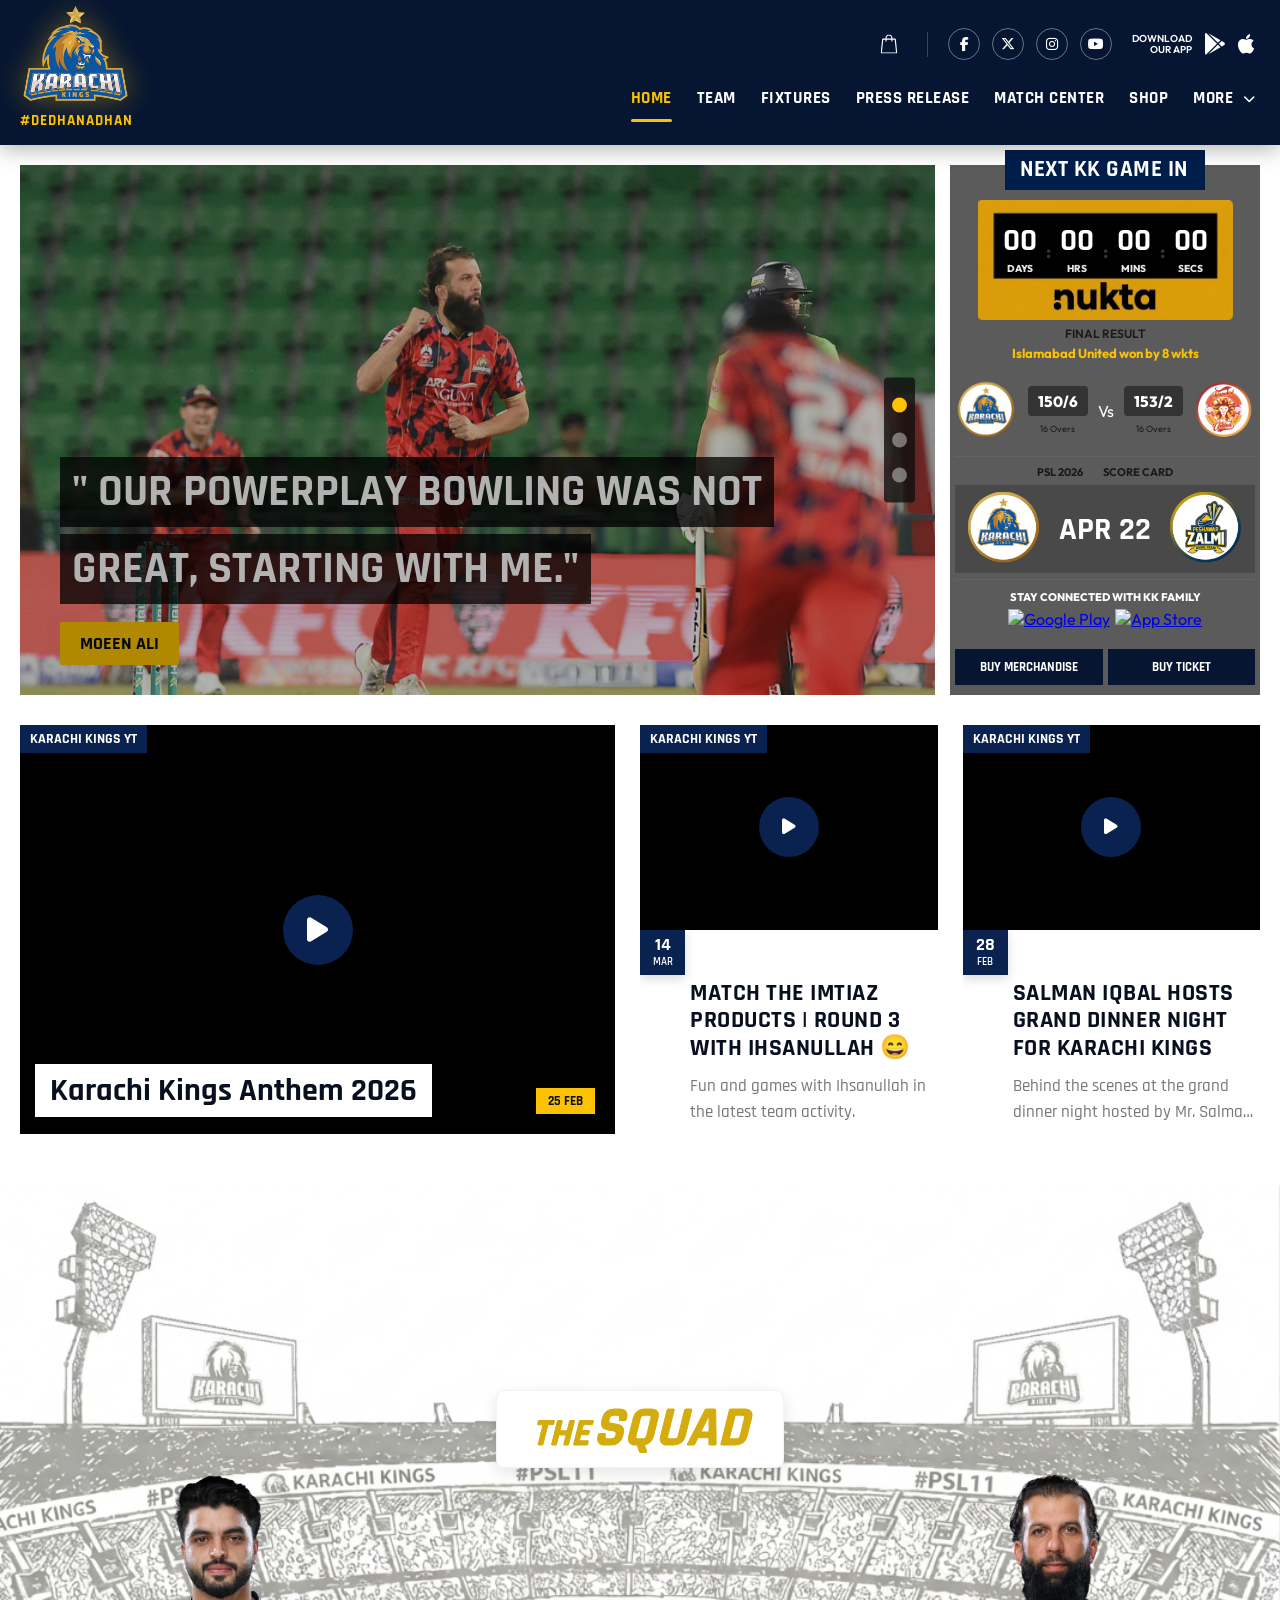
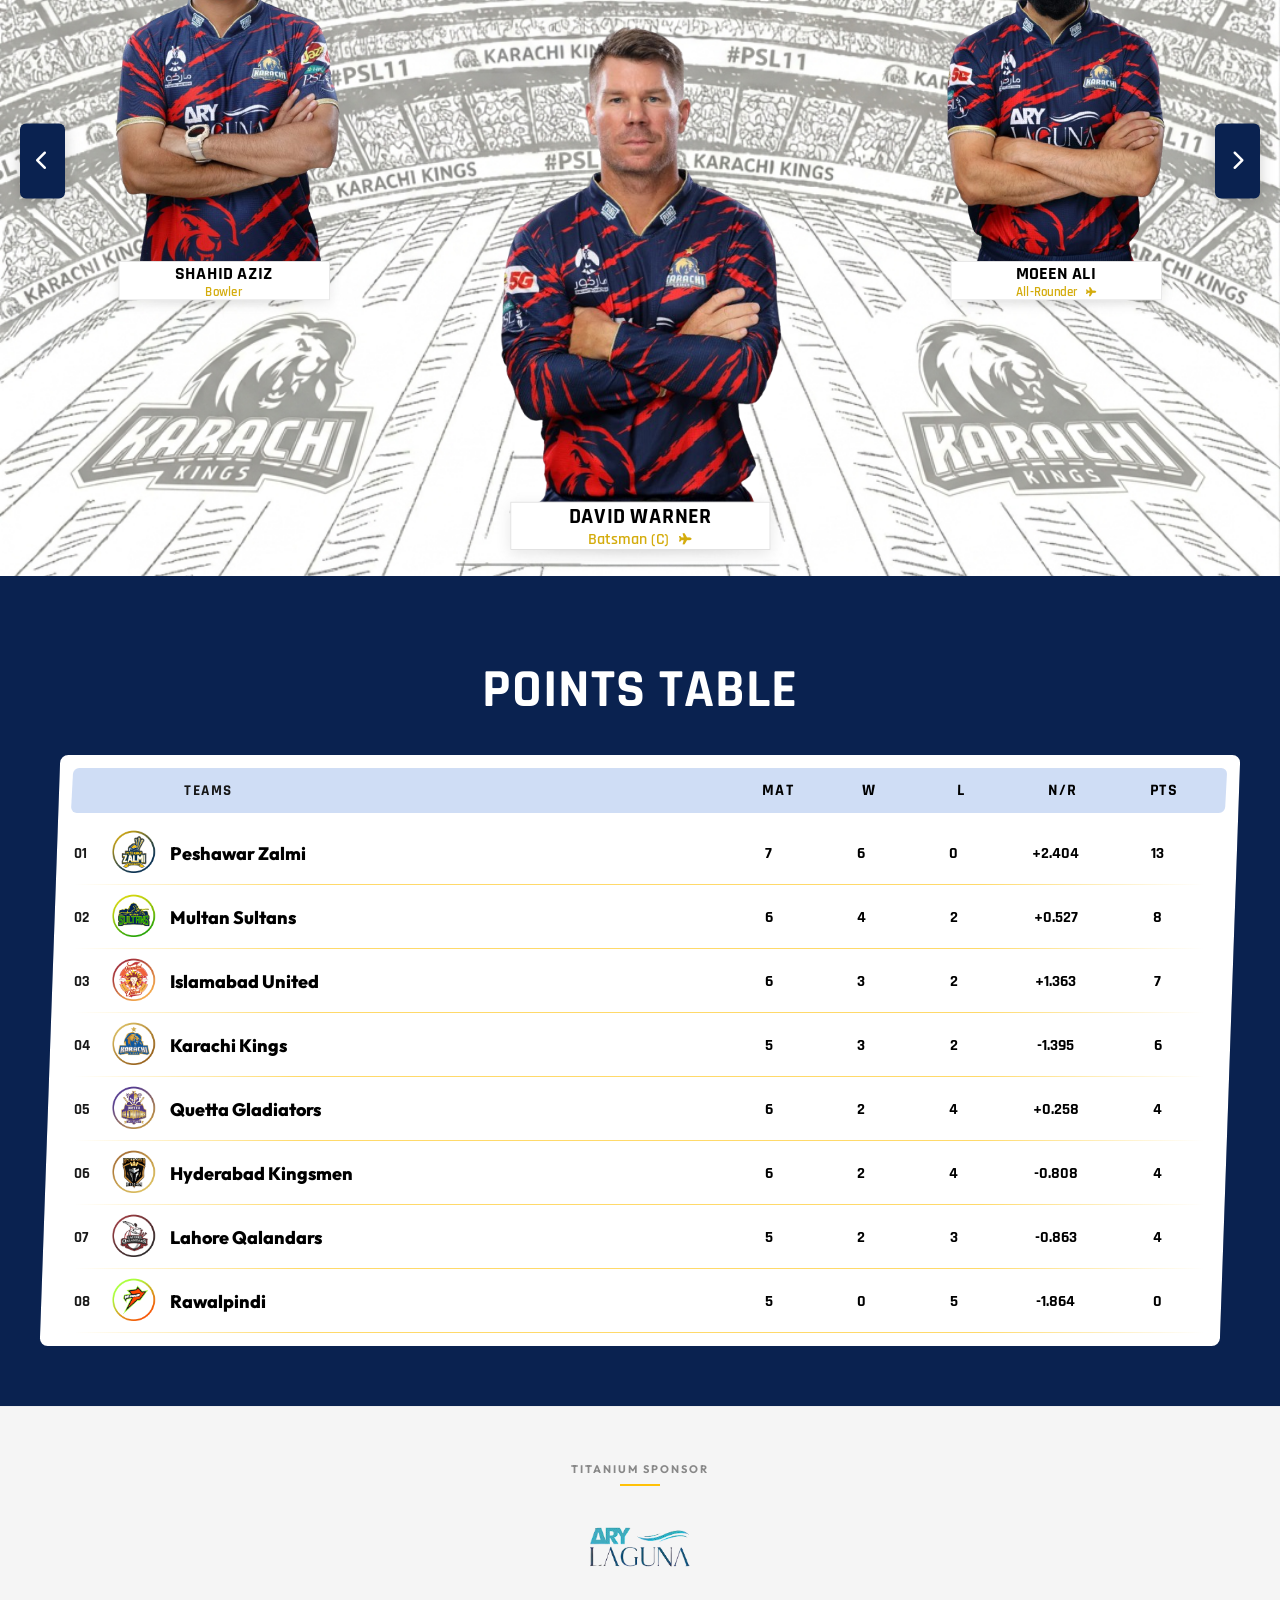
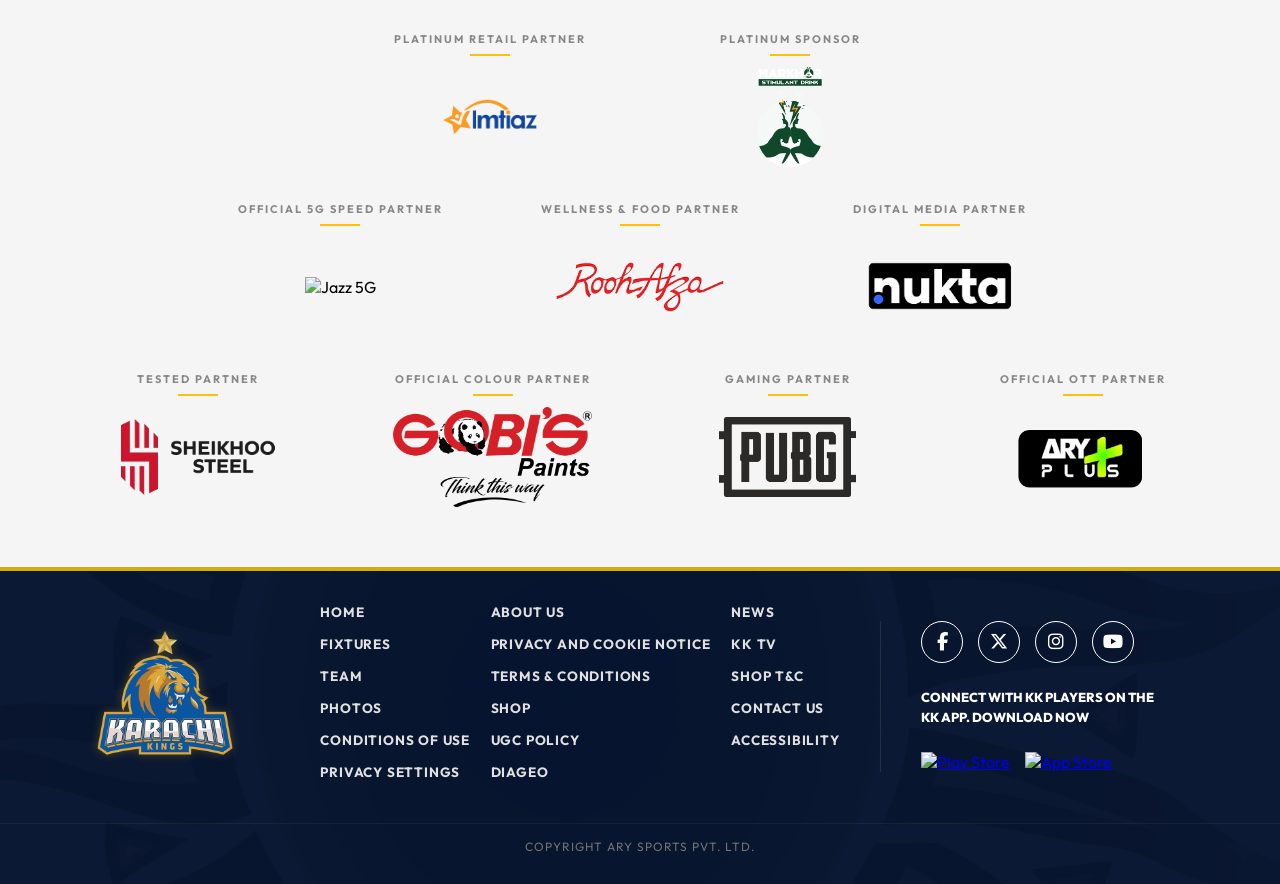
==== commit 0acf14e4: "updated" ====
--- a/index.html
+++ b/index.html
@@ -17,7 +17,17 @@
     <link rel="stylesheet" href="assets/css/style.css">
 </head>
 
-<body>
+<body class="no-scroll">
+    <!-- Premium Preloader -->
+    <div class="kk-preloader">
+        <div class="preloader-content">
+            <img src="assets/img/teams/Teams-Logo/karachi-kings.png" alt="Karachi Kings" class="preloader-logo">
+            <div class="preloader-bar-container">
+                <div class="preloader-bar"></div>
+            </div>
+            <div class="loading-text">Loading Experience</div>
+        </div>
+    </div>
 
     <header class="kk-header">
         <div class="container unified-header">
@@ -558,108 +568,110 @@
         <section class="sponsors-area">
             <div class="sponsors-container">
 
-                <!-- Titanium Sponsor -->
-                <div class="sponsor-group">
-                    <span class="sponsor-label">Titanium Sponsor</span>
-                    <div class="sponsor-grid">
-                        <div class="sponsor-item">
-                            <img src="assets/img/homepage/logo/download-removebg-preview (2).png" alt="ARY Laguna">
-                        </div>
-                    </div>
-                </div>
-
-                <!-- Platinum Retail Partner -->
-                <div class="sponsor-group">
-                    <span class="sponsor-label">Platinum Retail Partner</span>
-                    <div class="sponsor-grid">
-                        <div class="sponsor-item">
-                            <img src="assets/img/homepage/logo/favpng_f72f0a790a5ce924944b87628d18f2d6.png"
-                                alt="Imtiaz">
-                        </div>
-                    </div>
-                </div>
-
-                <!-- Platinum Sponsor -->
-                <div class="sponsor-group">
-                    <span class="sponsor-label">Platinum Sponsor</span>
-                    <div class="sponsor-grid">
-                        <div class="sponsor-item">
-                            <img src="./assets/img/homepage/logo/g2.png" alt="Markhor">
-                        </div>
-                    </div>
-                </div>
-
-                <!-- Official 5G Speed Partner -->
-                <div class="sponsor-group">
-                    <span class="sponsor-label">Official 5G Speed Partner</span>
-                    <div class="sponsor-grid">
-                        <div class="sponsor-item">
-                            <img src="assets/img/homepage/logo/favpng_7a03c2ab289c29a2fcbf6d474006e993.png"
-                                alt="Jazz 5G">
-                        </div>
-                    </div>
-                </div>
-
-                <!-- Wellness & Food Partner -->
-                <div class="sponsor-group">
-                    <span class="sponsor-label">Wellness & Food Partner</span>
-                    <div class="sponsor-grid">
-                        <div class="sponsor-item">
-                            <img src="assets/img/homepage/logo/download-removebg-preview.png" alt="Rooh Afza"
-                                class="logo-scale-up">
-                        </div>
-                    </div>
-                </div>
-
-                <!-- Tested Partner -->
-                <div class="sponsor-group">
-                    <span class="sponsor-label">Tested Partner</span>
-                    <div class="sponsor-grid">
-                        <div class="sponsor-item">
-                            <img src="assets/img/homepage/logo/logo-removebg-preview.png" alt="Sheikhoo Steel"
-                                class="logo-stay-small">
-                        </div>
-                    </div>
-                </div>
-
-                <!-- Official Colour Partner -->
-                <div class="sponsor-group">
-                    <span class="sponsor-label">Official Colour Partner</span>
-                    <div class="sponsor-grid">
-                        <div class="sponsor-item">
-                            <img src="./assets/img/homepage/logo/G2-Logo.png" alt="GOBIS Paints">
-                        </div>
-                    </div>
-                </div>
-
-                <!-- Gaming Partner -->
-                <div class="sponsor-group">
-                    <span class="sponsor-label">Gaming Partner</span>
-                    <div class="sponsor-grid">
-                        <div class="sponsor-item">
-                            <img src="assets/img/homepage/logo/pubg-seeklogo.png" alt="PUBG Mobile"
-                                class="logo-stay-small">
-                        </div>
-                    </div>
-                </div>
-
-                <!-- Official OTT Partner -->
-                <div class="sponsor-group">
-                    <span class="sponsor-label">Official OTT Partner</span>
-                    <div class="sponsor-grid">
-                        <div class="sponsor-item">
-                            <img src="assets/img/homepage/logo/download-removebg-preview (4).png" alt="ARY Plus"
-                                class="logo-scale-down">
-                        </div>
-                    </div>
-                </div>
-
-                <!-- Digital Media Partner -->
-                <div class="sponsor-group">
-                    <span class="sponsor-label">Digital Media Partner</span>
-                    <div class="sponsor-grid">
-                        <div class="sponsor-item">
-                            <img src="assets/img/homepage/logo/download.png" alt="Nukta">
+                <!-- Row 1: 1 Logo (Titanium) -->
+                <div class="sponsor-pair-row">
+                    <div class="sponsor-group">
+                        <span class="sponsor-label">Titanium Sponsor</span>
+                        <div class="sponsor-grid">
+                            <div class="sponsor-item">
+                                <img src="assets/img/homepage/logo/download-removebg-preview (2).png" alt="ARY Laguna">
+                            </div>
+                        </div>
+                    </div>
+                </div>
+
+                <!-- Row 2: 2 Logos -->
+                <div class="sponsor-pair-row">
+                    <div class="sponsor-group">
+                        <span class="sponsor-label">Platinum Retail Partner</span>
+                        <div class="sponsor-grid">
+                            <div class="sponsor-item">
+                                <img src="assets/img/homepage/logo/favpng_f72f0a790a5ce924944b87628d18f2d6.png"
+                                    alt="Imtiaz">
+                            </div>
+                        </div>
+                    </div>
+
+                    <div class="sponsor-group">
+                        <span class="sponsor-label">Platinum Sponsor</span>
+                        <div class="sponsor-grid">
+                            <div class="sponsor-item">
+                                <img src="./assets/img/homepage/logo/g2.png" alt="Markhor">
+                            </div>
+                        </div>
+                    </div>
+                </div>
+
+                <!-- Row 3: 3 Logos -->
+                <div class="sponsor-pair-row">
+                    <div class="sponsor-group">
+                        <span class="sponsor-label">Official 5G Speed Partner</span>
+                        <div class="sponsor-grid">
+                            <div class="sponsor-item">
+                                <img src="assets/img/homepage/logo/favpng_7a03c2ab289c29a2fcbf6d474006e993.png"
+                                    alt="Jazz 5G">
+                            </div>
+                        </div>
+                    </div>
+
+                    <div class="sponsor-group">
+                        <span class="sponsor-label">Wellness & Food Partner</span>
+                        <div class="sponsor-grid">
+                            <div class="sponsor-item">
+                                <img src="assets/img/homepage/logo/download-removebg-preview.png" alt="Rooh Afza"
+                                    class="logo-scale-up">
+                            </div>
+                        </div>
+                    </div>
+
+                    <div class="sponsor-group">
+                        <span class="sponsor-label">Digital Media Partner</span>
+                        <div class="sponsor-grid">
+                            <div class="sponsor-item">
+                                <img src="assets/img/homepage/logo/download.png" alt="Nukta">
+                            </div>
+                        </div>
+                    </div>
+                </div>
+
+                <!-- Row 4: 4 Logos -->
+                <div class="sponsor-pair-row">
+                    <div class="sponsor-group">
+                        <span class="sponsor-label">Tested Partner</span>
+                        <div class="sponsor-grid">
+                            <div class="sponsor-item">
+                                <img src="assets/img/homepage/logo/logo-removebg-preview.png" alt="Sheikhoo Steel"
+                                    class="logo-stay-small">
+                            </div>
+                        </div>
+                    </div>
+
+                    <div class="sponsor-group">
+                        <span class="sponsor-label">Official Colour Partner</span>
+                        <div class="sponsor-grid">
+                            <div class="sponsor-item">
+                                <img src="./assets/img/homepage/logo/G2-Logo.png" alt="GOBIS Paints">
+                            </div>
+                        </div>
+                    </div>
+
+                    <div class="sponsor-group">
+                        <span class="sponsor-label">Gaming Partner</span>
+                        <div class="sponsor-grid">
+                            <div class="sponsor-item">
+                                <img src="assets/img/homepage/logo/pubg-seeklogo.png" alt="PUBG Mobile"
+                                    class="logo-stay-small">
+                            </div>
+                        </div>
+                    </div>
+
+                    <div class="sponsor-group">
+                        <span class="sponsor-label">Official OTT Partner</span>
+                        <div class="sponsor-grid">
+                            <div class="sponsor-item">
+                                <img src="assets/img/homepage/logo/download-removebg-preview (4).png" alt="ARY Plus"
+                                    class="logo-scale-down">
+                            </div>
                         </div>
                     </div>
                 </div>
--- a/assets/css/style.css
+++ b/assets/css/style.css
@@ -1728,19 +1728,47 @@
     max-width: 1200px;
     margin: 0 auto;
     padding: 0 20px;
+    padding-bottom: 30px;
 }
 
 .sponsor-group {
-    margin-bottom: 20px;
+    margin-bottom: 5px;
+}
+
+/* 2-column grid row for sponsors below Titanium */
+.sponsor-pair-row {
+    display: flex;
+    justify-content: center;
+    gap: 20px;
+    flex-wrap: wrap;
+    padding-bottom: 30px;
+}
+
+.sponsor-pair-row .sponsor-group {
+    flex: 1 1 200px;
+    max-width: 280px;
+}
+
+@media (max-width: 768px) {
+    .sponsor-pair-row {
+        flex-direction: column;
+        align-items: center;
+        gap: 20px;
+    }
+
+    .sponsor-pair-row .sponsor-group {
+        flex: 0 0 100%;
+        max-width: 100%;
+    }
 }
 
 .sponsor-label {
     font-family: 'Outfit', sans-serif;
-    font-size: 16px;
+    font-size: 11px;
     font-weight: 700;
     color: #888888;
     text-transform: uppercase;
-    letter-spacing: 3px;
+    letter-spacing: 2px;
     position: relative;
     display: inline-block;
 }
@@ -1767,16 +1795,17 @@
 .sponsor-item {
     display: flex;
     align-items: center;
+    margin-top: 10px;
     justify-content: center;
     width: 250px;
-    height: 120px;
+    height: 90px;
     filter: none !important;
     opacity: 1 !important;
 }
 
 .sponsor-item img {
-    max-width: 90%;
-    max-height: 90px;
+    max-width: 100%;
+    max-height: 100px;
     width: auto;
     height: auto;
     object-fit: contain;
@@ -1820,4 +1849,86 @@
     .title-sponsor img {
         max-height: 80px;
     }
+}
+
+/* ==========================================
+   PREMIUM PRELOADER (HIGH-FIDELITY)
+   ========================================== */
+.no-scroll {
+    overflow: hidden;
+    height: 100vh !important;
+}
+
+.kk-preloader {
+    position: fixed;
+    top: 0;
+    left: 0;
+    width: 100%;
+    height: 100%;
+    background: #061531; /* Deep Karachi Kings Navy */
+    display: flex;
+    flex-direction: column;
+    justify-content: center;
+    align-items: center;
+    z-index: 10000;
+    transition: opacity 0.8s cubic-bezier(0.77, 0, 0.175, 1), visibility 0.8s;
+}
+
+.kk-preloader.fade-out {
+    opacity: 0;
+    visibility: hidden;
+}
+
+.preloader-content {
+    text-align: center;
+    position: relative;
+}
+
+.preloader-logo {
+    width: 180px;
+    height: auto;
+    animation: pulseGlow 2s infinite ease-in-out;
+    filter: drop-shadow(0 0 15px rgba(212, 172, 13, 0.2));
+}
+
+.preloader-bar-container {
+    width: 200px;
+    height: 2px;
+    background: rgba(255, 255, 255, 0.1);
+    margin-top: 30px;
+    position: relative;
+    overflow: hidden;
+    border-radius: 10px;
+}
+
+.preloader-bar {
+    position: absolute;
+    top: 0;
+    left: -100%;
+    width: 100%;
+    height: 100%;
+    background: linear-gradient(90deg, transparent, #d4ac0d, transparent);
+    animation: loadingBar 1.5s infinite linear;
+}
+
+.loading-text {
+    font-family: 'Rajdhani', sans-serif;
+    color: #ffffff;
+    font-size: 12px;
+    font-weight: 700;
+    text-transform: uppercase;
+    letter-spacing: 4px;
+    margin-top: 15px;
+    opacity: 0.6;
+}
+
+@keyframes pulseGlow {
+    0% { transform: scale(1); filter: drop-shadow(0 0 20px rgba(212, 172, 13, 0.1)); }
+    50% { transform: scale(1.05); filter: drop-shadow(0 0 40px rgba(212, 172, 13, 0.4)); }
+    100% { transform: scale(1); filter: drop-shadow(0 0 20px rgba(212, 172, 13, 0.1)); }
+}
+
+@keyframes loadingBar {
+    0% { left: -100%; }
+    100% { left: 100%; }
 }
